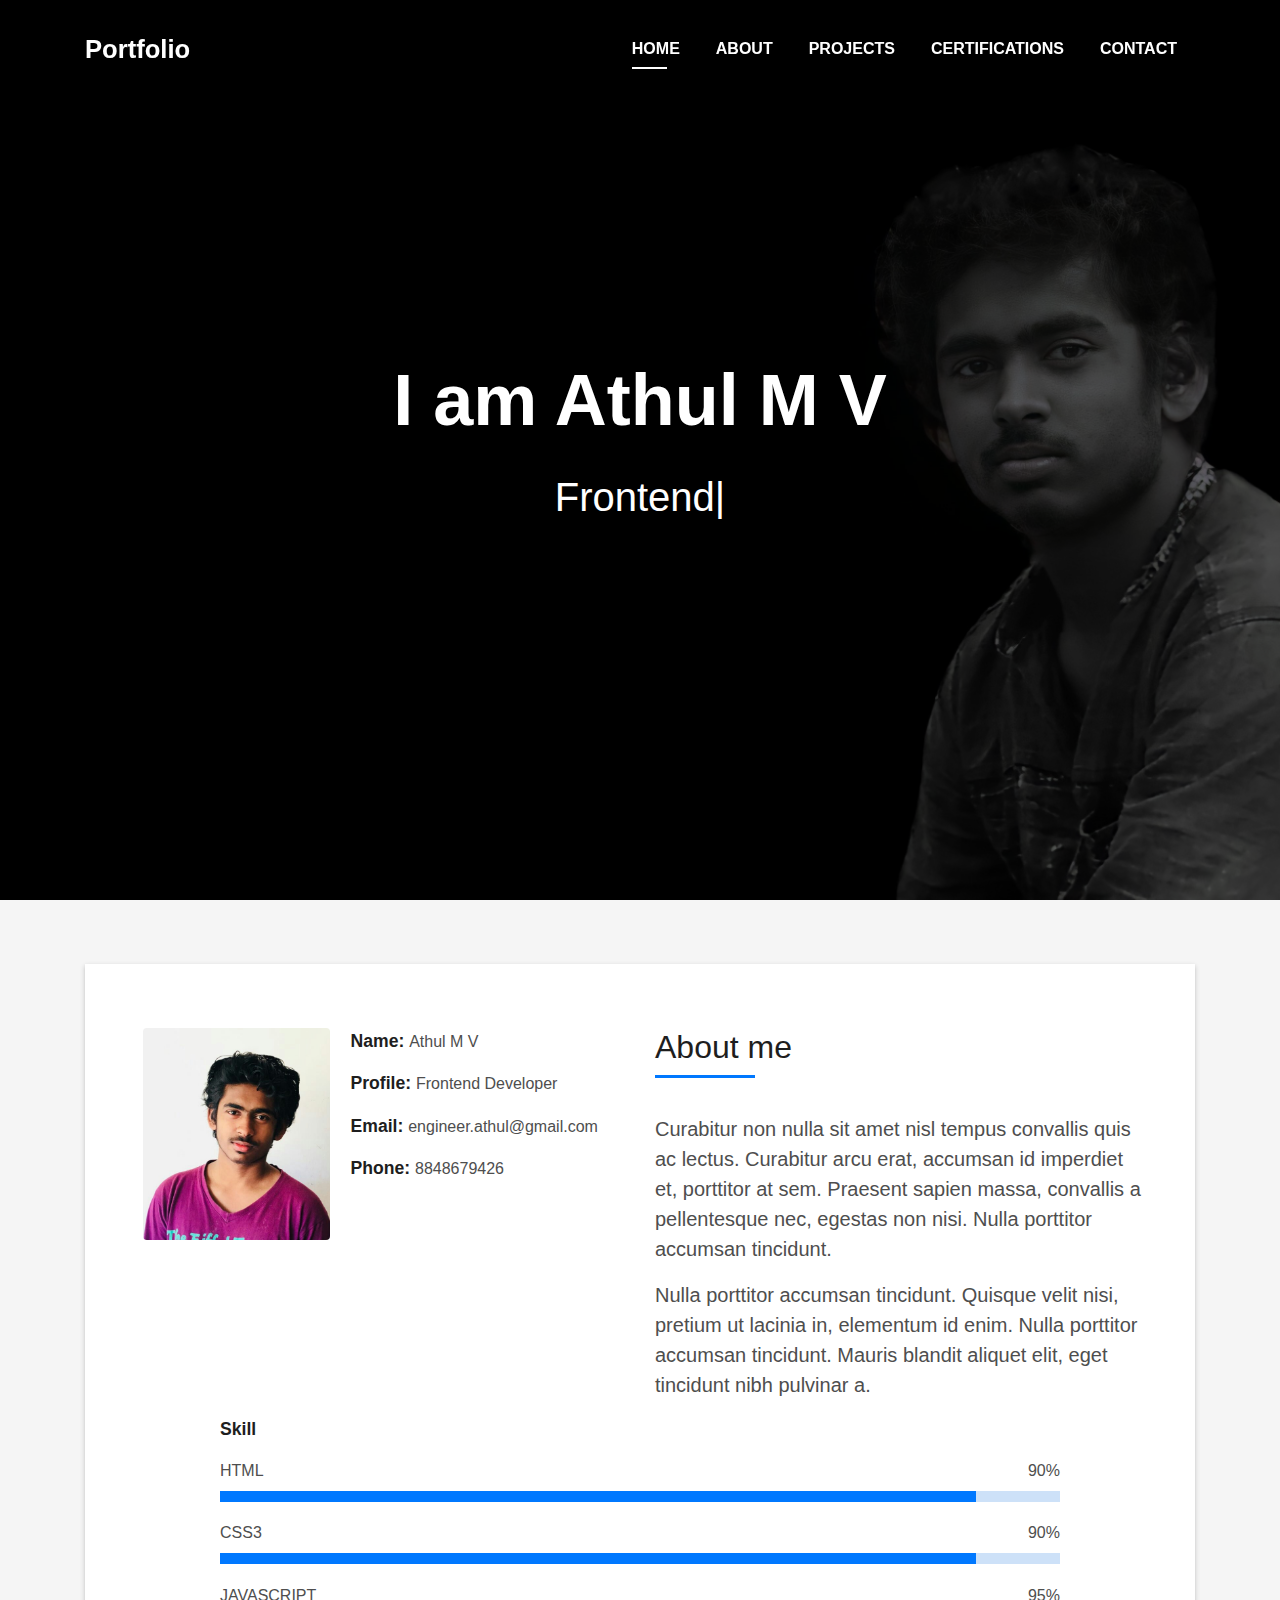
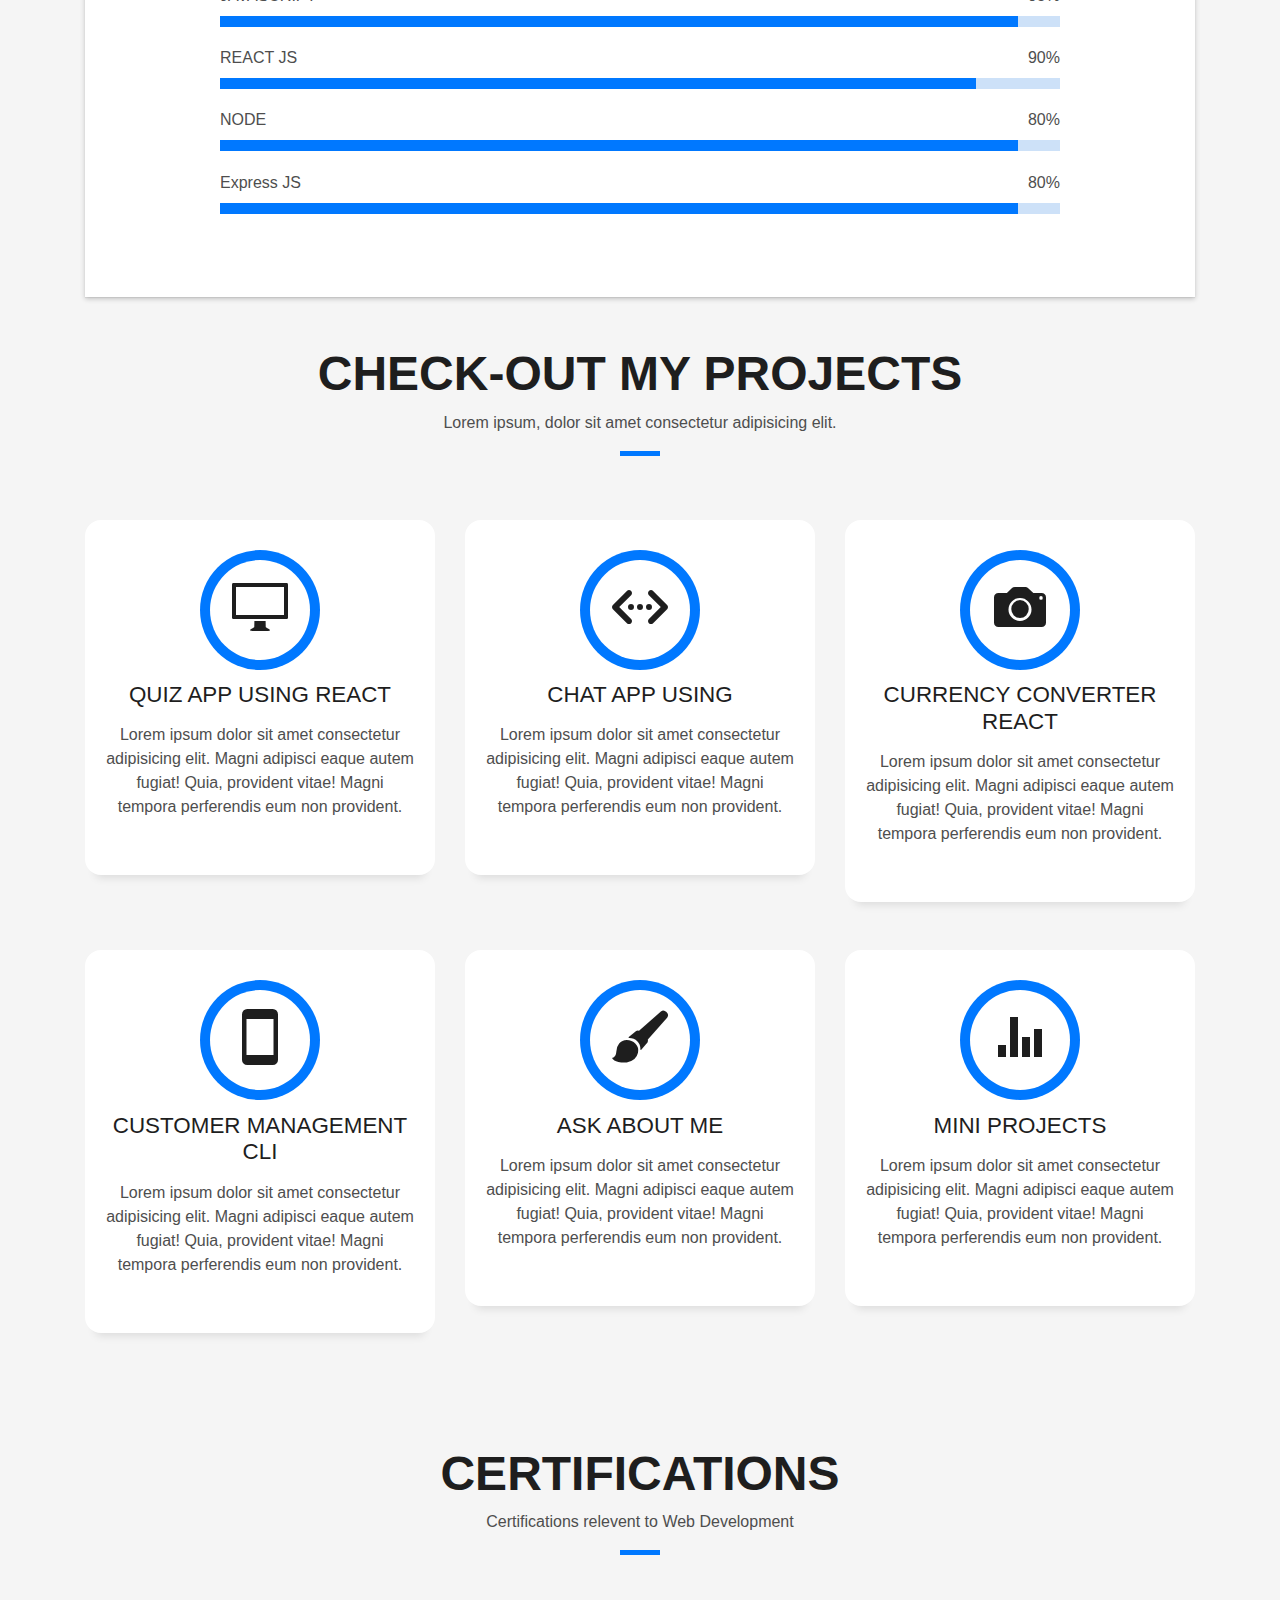
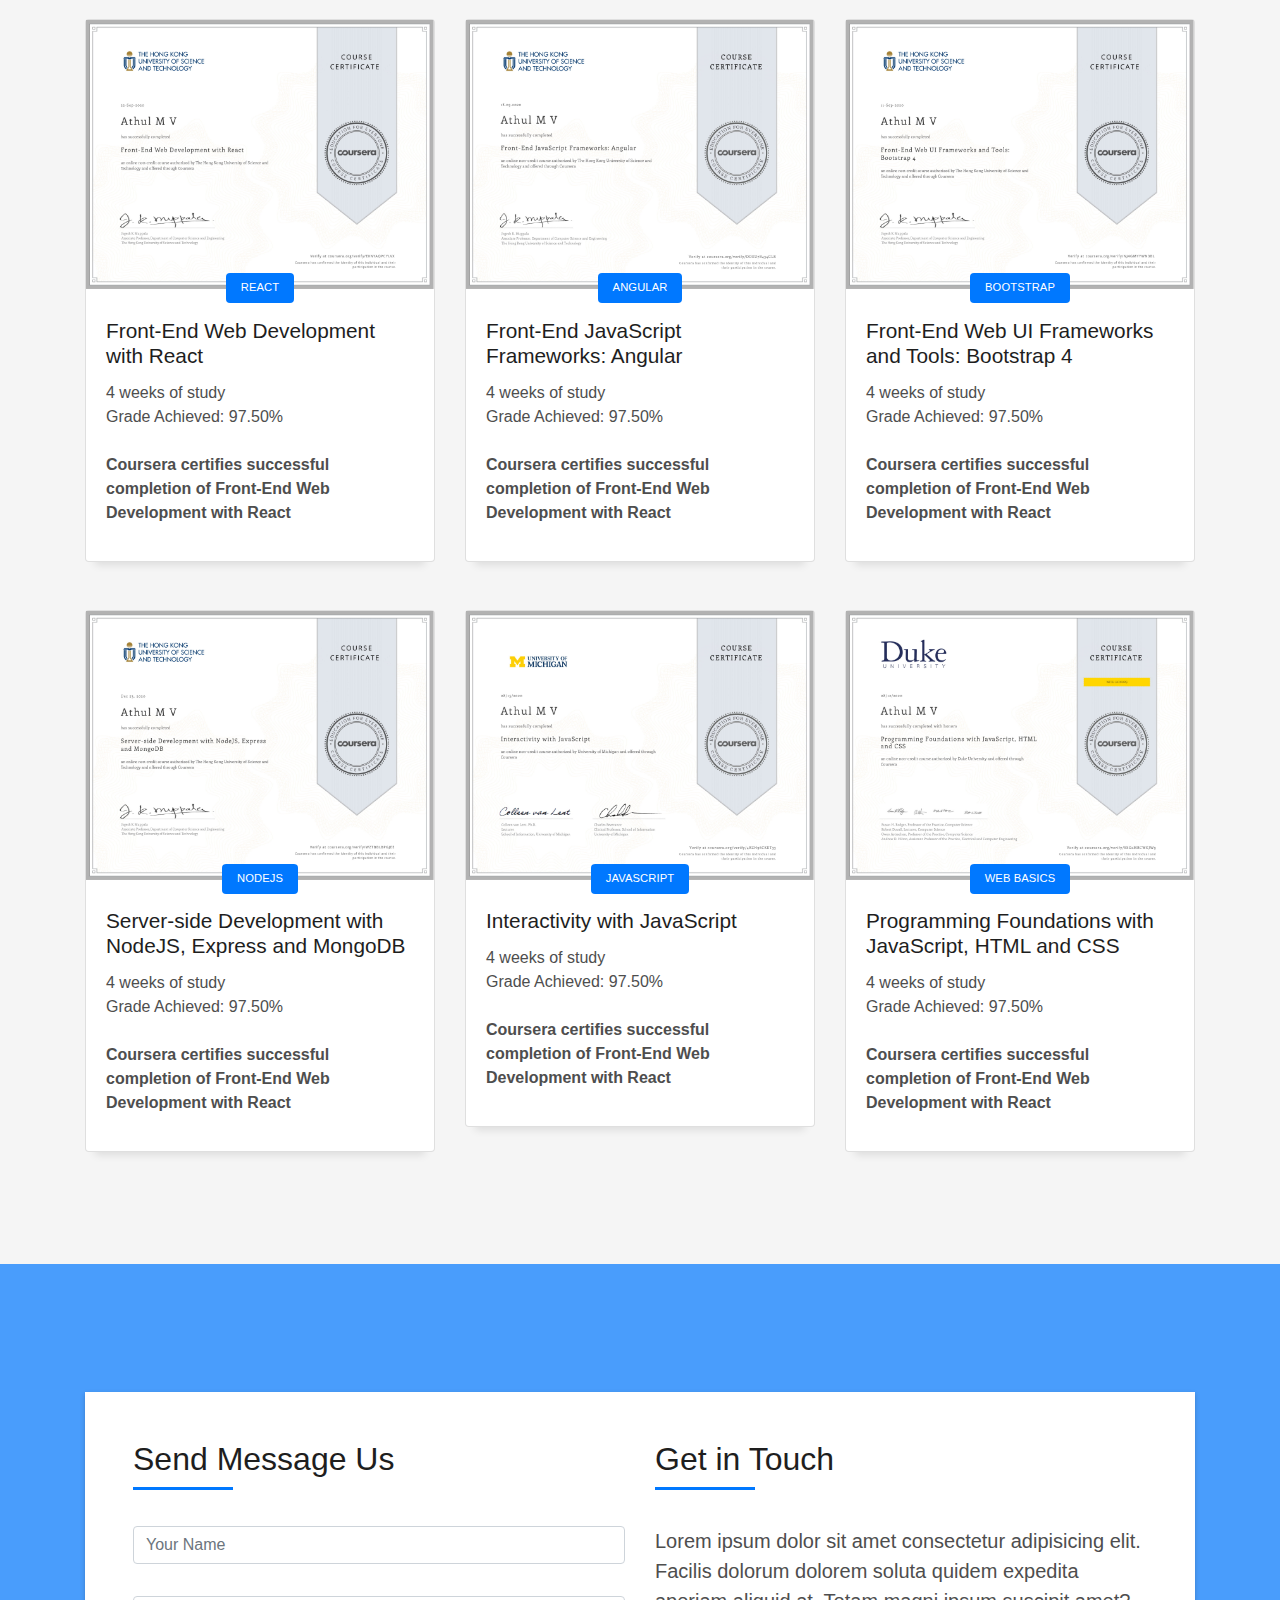
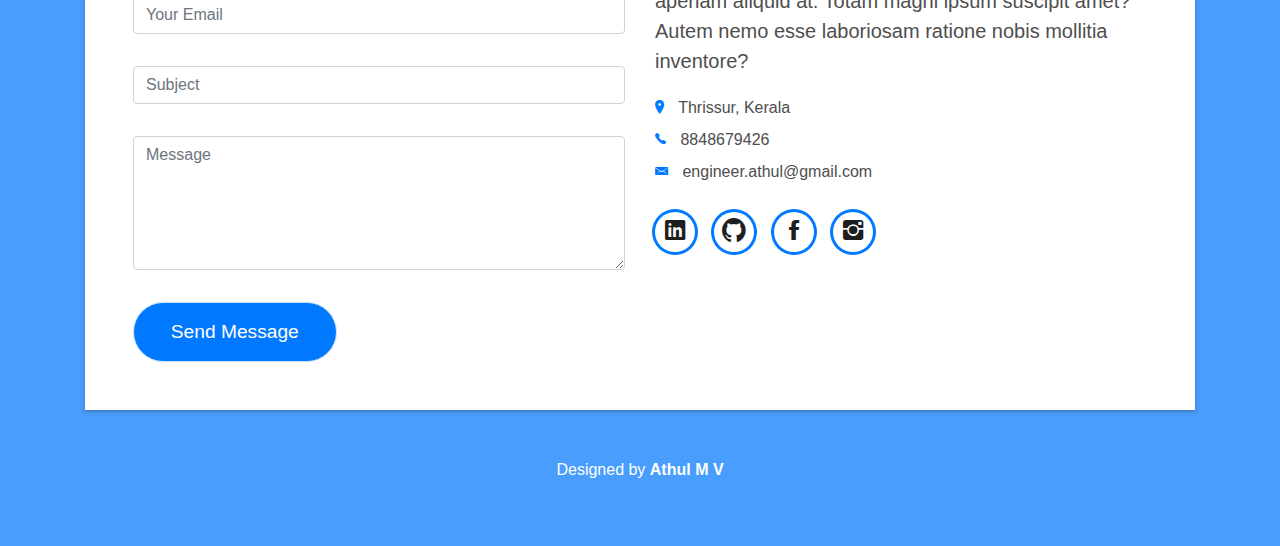
==== index.html @ db256b57 "certifications added" ====
<!DOCTYPE html>
<html lang="en">
<head>
  <meta charset="utf-8">
  <title>Athul M V</title>
  <meta content="width=device-width, initial-scale=1.0" name="viewport">
  <meta content="" name="keywords">
  <meta content="" name="description">

  

  <!-- Bootstrap CSS File -->
  <link href="lib/bootstrap/css/bootstrap.min.css" rel="stylesheet">

  <!-- Libraries CSS Files -->
  <link href="lib/font-awesome/css/font-awesome.min.css" rel="stylesheet">
  
  <link href="lib/ionicons/css/ionicons.min.css" rel="stylesheet">
  <link href="lib/owlcarousel/assets/owl.carousel.min.css" rel="stylesheet">
  <link href="lib/lightbox/css/lightbox.min.css" rel="stylesheet">

  <!-- Main Stylesheet File -->
  <link href="css/style.css" rel="stylesheet">

</head>

<body id="page-top" class="col-xs-12">

   <!--/ Nav Start /-->
   <nav class="navbar navbar-b navbar-trans navbar-expand-md fixed-top" id="mainNav">
    <div class="container">
      <a class="navbar-brand js-scroll" href="#page-top">Portfolio</a>
      <button class="navbar-toggler collapsed" type="button" data-toggle="collapse" data-target="#navbarDefault"
        aria-controls="navbarDefault" aria-expanded="false" aria-label="Toggle navigation">
        <span></span>
        <span></span>
        <span></span>
      </button>
      <div class="navbar-collapse collapse justify-content-end" id="navbarDefault">
        <ul class="navbar-nav">
          <li class="nav-item">
            <a class="nav-link js-scroll active" href="#home">Home</a>
          </li>
          <li class="nav-item">
            <a class="nav-link js-scroll" href="#about">About</a>
          </li>
          <li class="nav-item">
            <a class="nav-link js-scroll" href="#service">Projects</a>
          </li>
          
          <li class="nav-item">
            <a class="nav-link js-scroll" href="#blog">Certifications</a>
          </li>
          <li class="nav-item">
            <a class="nav-link js-scroll" href="#contact">Contact</a>
          </li>
        </ul>
      </div>
    </div>
  </nav>
  <!--/ Nav End /-->

  <!--/ Intro Skew Start /-->
  <div id="home" class="intro route bg-image" style="background-image: url(img/ece.jpg)">
    <div class="overlay-itro"></div>
    <div class="intro-content display-table">
      <div class="table-cell">
        <div class="container">
          
          <h1 class="intro-title mb-4">I am Athul M V</h1>
          <p class="intro-subtitle"><span class="text-slider-items">Frontend Developer,UI/UX Developer,Web Designer</span><strong class="text-slider"></strong></p>
          
        </div>
      </div>
    </div>
  </div>
  <!--/ Intro Skew End /-->


  <!-- About Start -->

  <section id="about" class="about-mf sect-pt4 route">
    <div class="container">
      <div class="row">
        <div class="col-sm-12">
          <div class="box-shadow-full">
            <div class="row">
              <div class="col-md-6">
                <div class="row">
                  <div class="col-sm-6 col-md-5">
                    <div class="about-img">
                      <img src="img/testimonial-2.jpg" class="img-fluid rounded b-shadow-a" alt="">
                    </div>
                  </div>
                  <div class="col-sm-6 col-md-7">
              
                    
              
                    <div class="about-info">
                      <p><span class="title-s">Name: </span> <span>Athul M V</span></p>
                      <p><span class="title-s">Profile: </span> <span>Frontend Developer</span></p>
                      <p><span class="title-s">Email: </span> <span>engineer.athul@gmail.com</span></p>
                      <p><span class="title-s">Phone: </span> <span>8848679426</span></p>
                    </div>
                  </div>
                </div>
                
              </div>
              <div class="col-md-6">
                <div class="about-me pt-4 pt-md-0">
                  <div class="title-box-2">
                    <h5 class="title-left">
                      About me
                    </h5>
                  </div>
                  <p class="lead">
                    Curabitur non nulla sit amet nisl tempus convallis quis ac lectus. Curabitur arcu erat, accumsan id
                    imperdiet et, porttitor
                    at sem. Praesent sapien massa, convallis a pellentesque nec, egestas non nisi. Nulla
                    porttitor accumsan tincidunt.
                  </p>
                  
                  <p class="lead">
                    Nulla porttitor accumsan tincidunt. Quisque velit nisi, pretium ut lacinia in, elementum id enim.
                    Nulla porttitor accumsan
                    tincidunt. Mauris blandit aliquet elit, eget tincidunt nibh pulvinar a.
                  </p>
                </div>
                
              </div>
            </div>
            <div class="row">
              <div class="skill-mf col-10 mx-auto" >
                <p class="title-s">Skill</p>
                <span>HTML</span> <span class="pull-right">90%</span>
                <div class="progress">
                  <div
                    class="progress-bar"
                    role="progressbar"
                    style="width: 90%"
                    aria-valuenow="90"
                    aria-valuemin="0"
                    aria-valuemax="100"
                  ></div>
                </div>
                <span>CSS3</span> <span class="pull-right">90%</span>
                <div class="progress">
                  <div
                    class="progress-bar"
                    role="progressbar"
                    style="width: 90%"
                    aria-valuenow="90"
                    aria-valuemin="0"
                    aria-valuemax="100"
                  ></div>
                </div>
              
                <span>JAVASCRIPT</span> <span class="pull-right">95%</span>
                <div class="progress">
                  <div
                    class="progress-bar"
                    role="progressbar"
                    style="width: 95%"
                    aria-valuenow="90"
                    aria-valuemin="0"
                    aria-valuemax="100"
                  ></div>
                </div>
                <span>REACT JS</span> <span class="pull-right">90%</span>
                <div class="progress">
                  <div
                    class="progress-bar"
                    role="progressbar"
                    style="width: 90%"
                    aria-valuenow="50"
                    aria-valuemin="0"
                    aria-valuemax="100"
                  ></div>
                </div>
              
                <span>NODE</span> <span class="pull-right">80%</span>
                <div class="progress">
                  <div
                    class="progress-bar"
                    role="progressbar"
                    style="width: 95%"
                    aria-valuenow="90"
                    aria-valuemin="0"
                    aria-valuemax="100"
                  ></div>
                </div>
              
                <span>Express JS</span> <span class="pull-right">80%</span>
                <div class="progress">
                  <div
                    class="progress-bar"
                    role="progressbar"
                    style="width: 95%"
                    aria-valuenow="90"
                    aria-valuemin="0"
                    aria-valuemax="100"
                  ></div>
                </div>
              </div>
              
            </div>
          </div>
        </div>
      </div>
    </div>
  </section>


  <!-- About End -->

  <!--/ Projects Start /-->
  <section id="service" class="services-mf route">
    <div class="container">
      <div class="row">
        <div class="col-sm-12">
          <div class="title-box text-center">
            <h3 class="title-a">
              Check-out my Projects
            </h3>
            <p class="subtitle-a">
              Lorem ipsum, dolor sit amet consectetur adipisicing elit.
            </p>
            <div class="line-mf"></div>
          </div>
        </div>
      </div>
      <div class="row">
        <div class="col-md-4">
          <div class="service-box">
            <div class="service-ico">
              <span class="ico-circle"><i class="ion-monitor"></i></span>
            </div>
            <div class="service-content">
              <h2 class="s-title">Quiz App Using React</h2>
              <p class="s-description text-center">
                Lorem ipsum dolor sit amet consectetur adipisicing elit. Magni adipisci eaque autem fugiat! Quia,
                provident vitae! Magni
                tempora perferendis eum non provident.
              </p>
            </div>
          </div>
        </div>
        <div class="col-md-4">
          <div class="service-box">
            <div class="service-ico">
              <span class="ico-circle"><i class="ion-code-working"></i></span>
            </div>
            <div class="service-content">
              <h2 class="s-title">Chat App Using </h2>
              <p class="s-description text-center">
                Lorem ipsum dolor sit amet consectetur adipisicing elit. Magni adipisci eaque autem fugiat! Quia,
                provident vitae! Magni
                tempora perferendis eum non provident.
              </p>
            </div>
          </div>
        </div>
        <div class="col-md-4">
          <div class="service-box">
            <div class="service-ico">
              <span class="ico-circle"><i class="ion-camera"></i></span>
            </div>
            <div class="service-content">
              <h2 class="s-title">Currency Converter React</h2>
              <p class="s-description text-center">
                Lorem ipsum dolor sit amet consectetur adipisicing elit. Magni adipisci eaque autem fugiat! Quia,
                provident vitae! Magni
                tempora perferendis eum non provident.
              </p>
            </div>
          </div>
        </div>
        <div class="col-md-4">
          <div class="service-box">
            <div class="service-ico">
              <span class="ico-circle"><i class="ion-android-phone-portrait"></i></span>
            </div>
            <div class="service-content">
              <h2 class="s-title">Customer Management CLI</h2>
              <p class="s-description text-center">
                Lorem ipsum dolor sit amet consectetur adipisicing elit. Magni adipisci eaque autem fugiat! Quia,
                provident vitae! Magni
                tempora perferendis eum non provident.
              </p>
            </div>
          </div>
        </div>
        <div class="col-md-4">
          <div class="service-box">
            <div class="service-ico">
              <span class="ico-circle"><i class="ion-paintbrush"></i></span>
            </div>
            <div class="service-content">
              <h2 class="s-title">Ask about Me</h2>
              <p class="s-description text-center">
                Lorem ipsum dolor sit amet consectetur adipisicing elit. Magni adipisci eaque autem fugiat! Quia,
                provident vitae! Magni
                tempora perferendis eum non provident.
              </p>
            </div>
          </div>
        </div>
        <div class="col-md-4">
          <div class="service-box">
            <div class="service-ico">
              <span class="ico-circle"><i class="ion-stats-bars"></i></span>
            </div>
            <div class="service-content">
              <h2 class="s-title">Mini Projects</h2>
              <p class="s-description text-center">
                Lorem ipsum dolor sit amet consectetur adipisicing elit. Magni adipisci eaque autem fugiat! Quia,
                provident vitae! Magni
                tempora perferendis eum non provident.
              </p>
            </div>
          </div>
        </div>
      </div>
    </div>
  </section>
  <!--/ Projects End /-->

  <!--/ Certification Start /-->
  <section id="blog" class="blog-mf sect-pt4 route">
    <div class="container">
      <div class="row">
        <div class="col-sm-12">
          <div class="title-box text-center">
            <h3 class="title-a">
              Certifications
            </h3>
            <p class="subtitle-a">
              Certifications relevent to Web Development
            </p>
            <div class="line-mf"></div>
          </div>
        </div>
      </div>
      <div class="row">
        <div class="col-md-4">
          <div class="card card-blog">
            <div class="card-img">
              <a href="https://www.coursera.org/account/accomplishments/certificate/EKNYAQPCYLVX"></a><img src="img/react.jpg" alt="" class="img-fluid"></a>
            </div>
            <div class="card-body">
              <div class="card-category-box">
                <div class="card-category">
                  <h6 class="category">React</h6>
                </div>
              </div>
              <h3 class="card-title"><a href="https://www.coursera.org/account/accomplishments/certificate/EKNYAQPCYLVX">Front-End Web Development with React</a></h3>
              <p class="card-description">
                4 weeks of study
                <br>

                Grade Achieved: 97.50%
                <br><br>
                <b>Coursera certifies successful completion of Front-End Web Development with React
                </b>
              </p>
            </div>
            
          </div>
        </div>
        <div class="col-md-4">
          <div class="card card-blog">
            <div class="card-img">
              <a href="https://www.coursera.org/account/accomplishments/certificate/DDEU7B434GLR"><img src="img/angular.jpg" alt="" class="img-fluid"></a>
            </div>
            <div class="card-body">
              <div class="card-category-box">
                <div class="card-category">
                  <h6 class="category">Angular</h6>
                </div>
              </div>
              <h3 class="card-title"><a href="https://www.coursera.org/account/accomplishments/certificate/DDEU7B434GLR">Front-End JavaScript Frameworks: Angular</a></h3>
              <p class="card-description">
                4 weeks of study
                <br>

                Grade Achieved: 97.50%
                <br><br>
                <b>Coursera certifies successful completion of Front-End Web Development with React
                </b>
              </p>
            </div>
            
          </div>
        </div>
        <div class="col-md-4">
          <div class="card card-blog">
            <div class="card-img">
              <a href="https://www.coursera.org/account/accomplishments/certificate/NJ4GMYYWN3BL"><img src="img/bootstrap.jpg" alt="" class="img-fluid"></a>
            </div>
            <div class="card-body">
              <div class="card-category-box">
                <div class="card-category">
                  <h6 class="category">Bootstrap</h6>
                </div>
              </div>
              <h3 class="card-title"><a href="https://www.coursera.org/account/accomplishments/certificate/NJ4GMYYWN3BL">Front-End Web UI Frameworks and Tools: Bootstrap 4</a></h3>
              <p class="card-description">
                4 weeks of study
                <br>

                Grade Achieved: 97.50%
                <br><br>
                <b>Coursera certifies successful completion of Front-End Web Development with React
                </b>
              </p>
            </div>
            
          </div>
        </div>

        <div class="col-md-4">
          <div class="card card-blog">
            <div class="card-img">
              <a href="https://www.coursera.org/account/accomplishments/certificate/WZTBBLBPGJEE"><img src="img/node.jpg" alt="" class="img-fluid"></a>
            </div>
            <div class="card-body">
              <div class="card-category-box">
                <div class="card-category">
                  <h6 class="category">NodeJS</h6>
                </div>
              </div>
              <h3 class="card-title"><a href="https://www.coursera.org/account/accomplishments/certificate/WZTBBLBPGJEE">Server-side Development with NodeJS, Express and MongoDB</a></h3>
              <p class="card-description">
                4 weeks of study
                <br>

                Grade Achieved: 97.50%
                <br><br>
                <b>Coursera certifies successful completion of Front-End Web Development with React
                </b>
              </p>
            </div>
            
          </div>
        </div>

        <div class="col-md-4">
          <div class="card card-blog">
            <div class="card-img">
              <a href="https://www.coursera.org/account/accomplishments/certificate/4BZH96CKET33"><img src="img/js.jpg" alt="" class="img-fluid"></a>
            </div>
            <div class="card-body">
              <div class="card-category-box">
                <div class="card-category">
                  <h6 class="category">JavaScript</h6>
                </div>
              </div>
              <h3 class="card-title"><a href="https://www.coursera.org/account/accomplishments/certificate/4BZH96CKET33">Interactivity with JavaScript</a></h3>
              <p class="card-description">
                4 weeks of study
                <br>

                Grade Achieved: 97.50%
                <br><br>
                <b>Coursera certifies successful completion of Front-End Web Development with React
                </b>
              </p>
            </div>
            
          </div>
        </div>

        <div class="col-md-4">
          <div class="card card-blog">
            <div class="card-img">
              <a href="https://www.coursera.org/account/accomplishments/certificate/SSG2MBCWKJW9"><img src="img/programming.jpg" alt="" class="img-fluid"></a>
            </div>
            <div class="card-body">
              <div class="card-category-box">
                <div class="card-category">
                  <h6 class="category">Web Basics</h6>
                </div>
              </div>
              <h3 class="card-title"><a href="https://www.coursera.org/account/accomplishments/certificate/SSG2MBCWKJW9">Programming Foundations with JavaScript, HTML and CSS</a></h3>
              <p class="card-description">
                4 weeks of study
                <br>

                Grade Achieved: 97.50%
                <br><br>
                <b>Coursera certifies successful completion of Front-End Web Development with React
                </b>
              </p>
            </div>
            
          </div>
        </div>
      </div>
    </div>
  </section>
  <!--/ Section Blog End /-->

  <!--/ Section Contact-Footer Star /-->
  <section class="paralax-mf footer-paralax bg-image sect-mt4 route" >
    <div class="overlay-mf"></div>
    <div class="container">
      <div class="row">
        <div class="col-sm-12">
          <div class="contact-mf">
            <div id="contact" class="box-shadow-full">
              <div class="row">
                <div class="col-md-6">
                  <div class="title-box-2">
                    <h5 class="title-left">
                      Send Message Us
                    </h5>
                  </div>
                  <div>
                      <form action="" method="post" role="form" class="contactForm">
                      <div id="sendmessage">Your message has been sent. Thank you!</div>
                      <div id="errormessage"></div>
                      <div class="row">
                        <div class="col-md-12 mb-3">
                          <div class="form-group">
                            <input type="text" name="name" class="form-control" id="name" placeholder="Your Name" data-rule="minlen:4" data-msg="Please enter at least 4 chars" />
                            <div class="validation"></div>
                          </div>
                        </div>
                        <div class="col-md-12 mb-3">
                          <div class="form-group">
                            <input type="email" class="form-control" name="email" id="email" placeholder="Your Email" data-rule="email" data-msg="Please enter a valid email" />
                            <div class="validation"></div>
                          </div>
                        </div>
                        <div class="col-md-12 mb-3">
                            <div class="form-group">
                              <input type="text" class="form-control" name="subject" id="subject" placeholder="Subject" data-rule="minlen:4" data-msg="Please enter at least 8 chars of subject" />
                              <div class="validation"></div>
                            </div>
                        </div>
                        <div class="col-md-12 mb-3">
                          <div class="form-group">
                            <textarea class="form-control" name="message" rows="5" data-rule="required" data-msg="Please write something for us" placeholder="Message"></textarea>
                            <div class="validation"></div>
                          </div>
                        </div>
                        <div class="col-md-12">
                          <button type="submit" class="button button-a button-big button-rouded">Send Message</button>
                        </div>
                      </div>
                    </form>
                  </div>
                </div>
                <div class="col-md-6">
                  <div class="title-box-2 pt-4 pt-md-0">
                    <h5 class="title-left">
                      Get in Touch
                    </h5>
                  </div>
                  <div class="more-info">
                    <p class="lead">
                      Lorem ipsum dolor sit amet consectetur adipisicing elit. Facilis dolorum dolorem soluta quidem
                      expedita aperiam aliquid at.
                      Totam magni ipsum suscipit amet? Autem nemo esse laboriosam ratione nobis
                      mollitia inventore?
                    </p>
                    <ul class="list-ico">
                      <li><span class="ion-ios-location"></span> Thrissur, Kerala</li>
                      <li><span class="ion-ios-telephone"></span> 8848679426</li>
                      <li><span class="ion-email"></span> engineer.athul@gmail.com</li>
                    </ul>
                  </div>
                  <div class="socials">
                    <ul>
                      <li><a href="https://www.linkedin.com/in/engineer-athul/"><span class="ico-circle"><i class="ion-social-linkedin"></i></span></a></li>
                      <li><a href="https://github.com/engineer-athul"><span class="ico-circle"><i class="ion-social-github"></i></span></a></li>
                      <li><a href="https://www.facebook.com/engineer.athul"><span class="ico-circle"><i class="ion-social-facebook"></i></span></a></li>
                      <li><a href="https://www.instagram.com/engineer_athul/"><span class="ico-circle"><i class="ion-social-instagram"></i></span></a></li>
                      
                      
                    </ul>
                  </div>
                </div>
              </div>
            </div>
          </div>
        </div>
      </div>
    </div>
    <footer>
      <div class="container">
        <div class="row">
          <div class="col-sm-12">
            <div class="copyright-box">
              
              <div class="credits">
                
                Designed by <a href="https://bootstrapmade.com/"><b>Athul M V</b></a>
              </div>
            </div>
          </div>
        </div>
      </div>
    </footer>
  </section>
  <!--/ Section Contact-footer End /-->

  <a href="#" class="back-to-top"><i class="fa fa-chevron-up"></i></a>
  <div id="preloader"></div>

  <!-- JavaScript Libraries -->
  <script src="lib/jquery/jquery.min.js"></script>
  <script src="lib/jquery/jquery-migrate.min.js"></script>
  <script src="lib/popper/popper.min.js"></script>
  <script src="lib/bootstrap/js/bootstrap.min.js"></script>
  <script src="lib/easing/easing.min.js"></script>
  <script src="lib/counterup/jquery.waypoints.min.js"></script>
  <script src="lib/counterup/jquery.counterup.js"></script>
  <script src="lib/owlcarousel/owl.carousel.min.js"></script>
  <script src="lib/lightbox/js/lightbox.min.js"></script>
  <script src="lib/typed/typed.min.js"></script>
  <!-- Contact Form JavaScript File -->
  <script src="contactform/contactform.js"></script>

  <!-- Template Main Javascript File -->
  <script src="js/main.js"></script>

</body>
</html>
---- css/style.css ----
body {
  background-color: #f5f5f5;
  color: #4e4e4e;
}

h1,
h2,
h3,
h4,
h5,
h6 {
  color: #1e1e1e;
}



a {
  color: #1e1e1e;
  transition: all 0.5s ease-in-out;
}

a:hover {
  color: #0078ff;
  text-decoration: none;
  transition: all 0.5s ease-in-out;
}

.p-r {
  position: relative;
}

.color-a {
  color: #0078ff;
}

.color-d {
  color: #f5f5f5;
}

.color-text-a {
  color: #4e4e4e;
}

.box-shadow,
.paralax-mf,
.service-box,
.work-box,
.card-blog {
  box-shadow: 0 13px 8px -10px rgba(0, 0, 0, 0.1);
}

.box-shadow-a,
.button:hover {
  box-shadow: 0 0 0 4px #cde1f8;
}

.display-5 {
  font-size: 2.5rem;
  font-weight: 300;
  line-height: 1.1;
}

.display-6 {
  font-size: 2rem;
  font-weight: 300;
  line-height: 1.1;
}

.avatar {
  width: 32px;
  height: 32px;
  margin-right: 4px;
  overflow: hidden;
}

.bg-image {
  background-repeat: no-repeat;
  background-attachment: fixed;
  background-size: cover;
  background-position: right bottom;
}

.overlay-mf {
  background-color: #0078ff;
}

.overlay-mf {
  position: absolute;
  top: 0;
  left: 0px;
  padding: 0;
  height: 100%;
  width: 100%;
  opacity: .7;
}

.paralax-mf {
  position: relative;
  padding: 8rem 0;
}

.display-table {
  width: 100%;
  height: 100%;
  display: table;
}

.table-cell {
  display: table-cell;
  vertical-align: middle;
}

/*--/ Sections /--*/

.sect-4 {
  padding: 4rem 0;
}

.sect-pt4 {
  padding-top: 4rem;
}

.sect-mt4 {
  margin-top: 4rem;
}

/*--/ Title s /--*/

.title-s {
  font-weight: 600;
  color: #1e1e1e;
  font-size: 1.1rem;
}

/*--/ Title A /--*/

.title-box {
  margin-bottom: 4rem;
}

.title-a {
  font-size: 3rem;
  font-weight: bold;
  text-transform: uppercase;
}

.subtitle-a {
  color: #4e4e4e;
}

.line-mf {
  width: 40px;
  height: 5px;
  background-color: #0078ff;
  margin: 0 auto;
}

/*--/ Title Left /--*/

.title-box-2 {
  margin-bottom: 3rem;
}

.title-left {
  font-size: 2rem;
  position: relative;
}

.title-left:before {
  content: '';
  position: absolute;
  height: 3px;
  background-color: #0078ff;
  width: 100px;
  bottom: -12px;
}

/*------/ Box /------*/

.box-pl2 {
  padding-left: 2rem;
}

.box-shadow-full {
  padding: 3rem 1.25rem;
  position: relative;
  background-color: #fff;
  margin-bottom: 3rem;
  z-index: 2;
  box-shadow: 0 1px 1px 0 rgba(0, 0, 0, 0.06), 0 2px 5px 0 rgba(0, 0, 0, 0.2);
}

/*------/ Socials /------*/

.socials {
  padding: 1.5rem 0;
}

.socials ul li {
  display: inline-block;
}

.socials .ico-circle {
  height: 40px;
  width: 40px;
  font-size: 1.7rem;
  border-radius: 50%;
  line-height: 1.4;
  margin: 0 15px 0 0;
  box-shadow: 0 0 0 3px #0078ff;
  transition: all 500ms ease;
}

.socials .ico-circle:hover {
  background-color: #0078ff;
  color: #fff;
  box-shadow: 0 0 0 3px #cde1f8;
  transition: all 500ms ease;
}

/*------/ Ul resect /------*/

.ul-resect,
.socials ul,
.list-ico,
.blog-wrapper .post-meta ul,
.box-comments .list-comments,
.widget-sidebar .list-sidebar,
.widget-tags ul {
  list-style: none;
  padding-left: 0;
  margin-bottom: 0;
}

.list-ico {
  line-height: 2;
}

.list-ico span {
  color: #0078ff;
  margin-right: 10px;
}

/*------/ Ico Circle /------*/

.ico-circle {
  height: 100px;
  width: 100px;
  font-size: 2rem;
  border-radius: 50%;
  line-height: 1.55;
  margin: 0 auto;
  text-align: center;
  box-shadow: 0 0 0 10px #0078ff;
  display: block;
}

/*------/ Owl Carousel /------*/

.owl-theme .owl-dots {
  text-align: center;
  margin-top: 18px;
}

.owl-theme .owl-dots .owl-dot {
  display: inline-block;
}

.owl-theme .owl-dots .owl-dot span {
  width: 18px;
  height: 7px;
  margin: 5px 5px;
  background: #cde1f8;
  border: 0px solid #cde1f8;
  display: block;
  transition: all 0.6s ease-in-out;
  cursor: pointer;
}

.owl-theme .owl-dots .owl-dot:hover span {
  background-color: #cde1f8;
}

.owl-theme .owl-dots .owl-dot.active span {
  background-color: #1B1B1B;
  width: 25px;
}

/*--/ Scrolltop s /--*/

.scrolltop-mf {
  position: relative;
  display: none;
}

.scrolltop-mf span {
  z-index: 999;
  position: fixed;
  width: 42px;
  height: 42px;
  background-color: #0078ff;
  opacity: .7;
  font-size: 1.6rem;
  line-height: 1.5;
  text-align: center;
  color: #fff;
  top: auto;
  left: auto;
  right: 30px;
  bottom: 50px;
  cursor: pointer;
  border-radius: 50%;
}

/* Back to top button */

.back-to-top {
  position: fixed;
  display: none;
  background: #0078ff;
  color: #fff;
  width: 44px;
  height: 44px;
  text-align: center;
  line-height: 1;
  font-size: 16px;
  border-radius: 50%;
  right: 15px;
  bottom: 15px;
  transition: background 0.5s;
  z-index: 11;
}

.back-to-top i {
  padding-top: 12px;
  color: #fff;
}

/* Prelaoder */

#preloader {
  position: fixed;
  top: 0;
  left: 0;
  right: 0;
  bottom: 0;
  z-index: 9999;
  overflow: hidden;
  background: #fff;
}

#preloader:before {
  content: "";
  position: fixed;
  top: calc(50% - 30px);
  left: calc(50% - 30px);
  border: 6px solid #f2f2f2;
  border-top: 6px solid #0078ff;
  border-radius: 50%;
  width: 60px;
  height: 60px;
  -webkit-animation: animate-preloader 1s linear infinite;
  animation: animate-preloader 1s linear infinite;
}

@-webkit-keyframes animate-preloader {
  0% {
    -webkit-transform: rotate(0deg);
    transform: rotate(0deg);
  }

  100% {
    -webkit-transform: rotate(360deg);
    transform: rotate(360deg);
  }
}

@keyframes animate-preloader {
  0% {
    -webkit-transform: rotate(0deg);
    transform: rotate(0deg);
  }

  100% {
    -webkit-transform: rotate(360deg);
    transform: rotate(360deg);
  }
}

/*======================================
//--//-->   NAVBAR
======================================*/

.navbar-b {
  transition: all .5s ease-in-out;
  background-color: transparent;
  padding-top: 1.563rem;
  padding-bottom: 1.563rem;
}

.navbar-b.navbar-reduce {
  box-shadow: 0px 6px 9px 0px rgba(0, 0, 0, 0.06);
}

.navbar-b.navbar-trans .nav-item,
.navbar-b.navbar-reduce .nav-item {
  position: relative;
  padding-right: 10px;
  padding-left: 0;
}

.navbar-b.navbar-trans .nav-link,
.navbar-b.navbar-reduce .nav-link {
  color: #fff;
  text-transform: uppercase;
  font-weight: 600;
}

.navbar-b.navbar-trans .nav-link:before,
.navbar-b.navbar-reduce .nav-link:before {
  content: '';
  position: absolute;
  margin-left: 0px;
  width: 0%;
  bottom: 0;
  left: 0;
  height: 2px;
  transition: all 500ms ease;
}

.navbar-b.navbar-trans .nav-link:hover,
.navbar-b.navbar-reduce .nav-link:hover {
  color: #1B1B1B;
}

.navbar-b.navbar-trans .nav-link:hover:before,
.navbar-b.navbar-reduce .nav-link:hover:before {
  width: 35px;
}

.navbar-b.navbar-trans .show > .nav-link:before,
.navbar-b.navbar-trans .active > .nav-link:before,
.navbar-b.navbar-trans .nav-link.show:before,
.navbar-b.navbar-trans .nav-link.active:before,
.navbar-b.navbar-reduce .show > .nav-link:before,
.navbar-b.navbar-reduce .active > .nav-link:before,
.navbar-b.navbar-reduce .nav-link.show:before,
.navbar-b.navbar-reduce .nav-link.active:before {
  width: 35px;
}

.navbar-b.navbar-trans .nav-link:before {
  background-color: #fff;
}

.navbar-b.navbar-trans .nav-link:hover {
  color: #fff;
}

.navbar-b.navbar-trans .show > .nav-link,
.navbar-b.navbar-trans .active > .nav-link,
.navbar-b.navbar-trans .nav-link.show,
.navbar-b.navbar-trans .nav-link.active {
  color: #fff;
}

.navbar-b.navbar-reduce {
  transition: all .5s ease-in-out;
  background-color: #fff;
  padding-top: 15px;
  padding-bottom: 15px;
}

.navbar-b.navbar-reduce .nav-link {
  color: #0078ff;
}

.navbar-b.navbar-reduce .nav-link:before {
  background-color: #0078ff;
}

.navbar-b.navbar-reduce .nav-link:hover {
  color: #0078ff;
}

.navbar-b.navbar-reduce .show > .nav-link,
.navbar-b.navbar-reduce .active > .nav-link,
.navbar-b.navbar-reduce .nav-link.show,
.navbar-b.navbar-reduce .nav-link.active {
  color: #0078ff;
}

.navbar-b.navbar-reduce .navbar-brand {
  color: #0078ff;
}

.navbar-b.navbar-reduce .navbar-toggler span {
  background-color: #1B1B1B;
}

.navbar-b .navbar-brand {
  color: #fff;
  font-size: 1.6rem;
  font-weight: 600;
}

.navbar-b .navbar-nav .dropdown-item.show .dropdown-menu,
.navbar-b .dropdown.show .dropdown-menu,
.navbar-b .dropdown-btn.show .dropdown-menu {
  -webkit-transform: translate3d(0px, 0px, 0px);
  transform: translate3d(0px, 0px, 0px);
  visibility: visible !important;
}

.navbar-b .dropdown-menu {
  margin: 1.12rem 0 0;
  border-radius: 0;
}

.navbar-b .dropdown-menu .dropdown-item {
  padding: .7rem 1.7rem;
  transition: all 500ms ease;
}

.navbar-b .dropdown-menu .dropdown-item:hover {
  background-color: #0078ff;
  color: #fff;
  transition: all 500ms ease;
}

.navbar-b .dropdown-menu .dropdown-item.active {
  background-color: #0078ff;
}

/*--/ Hamburger Navbar /--*/

.navbar-toggler {
  position: relative;
}

.navbar-toggler:focus,
.navbar-toggler:active {
  outline: 0;
}

.navbar-toggler span {
  display: block;
  background-color: #fff;
  height: 3px;
  width: 25px;
  margin-top: 4px;
  margin-bottom: 4px;
  -webkit-transform: rotate(0deg);
  transform: rotate(0deg);
  left: 0;
  opacity: 1;
}

.navbar-toggler span:nth-child(1),
.navbar-toggler span:nth-child(3) {
  transition: -webkit-transform .35s ease-in-out;
  transition: transform .35s ease-in-out;
  transition: transform .35s ease-in-out, -webkit-transform .35s ease-in-out;
}

.navbar-toggler:not(.collapsed) span:nth-child(1) {
  position: absolute;
  left: 12px;
  top: 10px;
  -webkit-transform: rotate(135deg);
  transform: rotate(135deg);
  opacity: 0.9;
}

.navbar-toggler:not(.collapsed) span:nth-child(2) {
  height: 12px;
  visibility: hidden;
  background-color: transparent;
}

.navbar-toggler:not(.collapsed) span:nth-child(3) {
  position: absolute;
  left: 12px;
  top: 10px;
  -webkit-transform: rotate(-135deg);
  transform: rotate(-135deg);
  opacity: 0.9;
}

/*======================================
//--//-->   INTRO
======================================*/

.intro {
  height: 100vh;
  position: relative;
  color: #fff;
}

.intro .intro-content {
  text-align: center;
  position: absolute;
}

.intro .overlay-itro {
  background-color: rgba(0, 0, 0, 0.6);
  position: absolute;
  top: 0;
  left: 0px;
  padding: 0;
  height: 100%;
  width: 100%;
  opacity: .9;
}

.intro .intro-title {
  color: #fff;
  font-weight: 600;
  font-size: 3rem;
}

.intro .intro-subtitle {
  font-size: 1.5rem;
  font-weight: 300;
}

.intro .text-slider-items {
  display: none;
}

.intro-single {
  height: 350px;
}

.intro-single .intro-content {
  margin-top: 30px;
}

.intro-single .intro-title {
  text-transform: uppercase;
  font-size: 3rem;
}

.intro-single .breadcrumb {
  background-color: transparent;
  color: #0078ff;
}

.intro-single .breadcrumb .breadcrumb-item:before {
  color: #cde1f8;
}

.intro-single .breadcrumb .breadcrumb-item.active {
  color: #cde1f8;
}

.intro-single .breadcrumb a {
  color: #fff;
}

/*======================================
//--//-->   ABOUT
======================================*/

.about-mf .box-shadow-full {
  padding-top: 4rem;
  padding-bottom: 4rem;
}

.about-mf .about-img {
  margin-bottom: 2rem;
}

.about-mf .about-img img {
  margin-left: 10px;
}

.skill-mf span {
  color: #4e4e4e;
}

.skill-mf .progress {
  background-color: #cde1f8;
  margin: .5rem 0 1.2rem 0;
  border-radius: 0;
  height: .7rem;
}

.skill-mf .progress .progress-bar {
  height: .7rem;
  background-color: #0078ff;
}

/*======================================
//--//-->   SERVICES
======================================*/

.service-box {
  background-color: #fff;
  padding: 2.5rem 1.3rem;
  border-radius: 1rem;
  margin-bottom: 3rem;
}

.service-box:hover .ico-circle {
  transition: all 500ms ease;
  color: #fff;
  background-color: #0078ff;
  box-shadow: 0 0 0 10px #cde1f8;
}

.service-box .service-ico {
  margin-bottom: 1rem;
  color: #1e1e1e;
}

.service-box .ico-circle {
  transition: all 500ms ease;
  font-size: 4rem;
}

.service-box .s-title {
  font-size: 1.4rem;
  text-transform: uppercase;
  text-align: center;
  padding: .4rem 0;
}

.service-box .s-description {
  color: #4e4e4e;
}

/*======================================
//--//-->   COUNTER
======================================*/

.counter-box {
  color: #fff;
  text-align: center;
}

.counter-ico {
  margin-bottom: 1rem;
}

.counter-ico .ico-circle {
  height: 60px;
  width: 60px;
  line-height: 1.8;
  box-shadow: 0 0 0 10px #cde1f8;
}

.counter-num .counter {
  font-size: 2rem;
  margin-bottom: 0;
}

/*======================================
//--//-->   PORTFOLIO
======================================*/

.work-box {
  margin-bottom: 3rem;
  -webkit-backface-visibility: hidden;
  backface-visibility: hidden;
  background-color: #fff;
}

.work-box:hover img {
  -webkit-transform: scale(1.3);
  transform: scale(1.3);
}

.work-img {
  display: block;
  overflow: hidden;
}

.work-img img {
  transition: all 1s;
}

.work-content {
  padding: 2rem 3% 1rem 4%;
}

.work-content .w-more {
  color: #4e4e4e;
  font-size: .8rem;
}

.work-content .w-more .w-ctegory {
  color: #0078ff;
}

.work-content .w-like {
  font-size: 2.5rem;
  color: #0078ff;
  float: right;
}

.work-content .w-like a {
  color: #0078ff;
}

.work-content .w-like .num-like {
  font-size: .7rem;
}

.w-title {
  font-size: 1.2rem;
}

/*======================================
//--//-->   TESTIMONIALS
======================================*/

.testimonials .owl-carousel .owl-item img {
  width: auto;
}

.testimonial-box {
  color: #fff;
  text-align: center;
}

.testimonial-box .author-test {
  margin-top: 1rem;
}

.testimonial-box .author-test img {
  margin: 0 auto;
}

.testimonial-box .author {
  color: #fff;
  text-transform: uppercase;
  font-weight: 600;
  margin: 1rem 0;
  display: block;
  font-size: 1.4rem;
}

.testimonial-box .comit {
  font-size: 2rem;
  color: #0078ff;
  background-color: #fff;
  width: 52px;
  height: 52px;
  display: block;
  margin: 0 auto;
  border-radius: 50%;
  line-height: 1.6;
}

/*======================================
//--//-->   BLOG
======================================*/

.card-blog .card-body {
  position: relative;
}

.card-blog .card-category-box {
  position: absolute;
  text-align: center;
  top: -16px;
  left: 15px;
  right: 15px;
  line-height: 25px;
  overflow: hidden;
}

.card-blog .card-category {
  display: inline-block;
  color: #fff;
  padding: 0 15px 5px;
  overflow: hidden;
  background-color: #0078ff;
  border-radius: 4px;
}

.card-blog .card-category .category {
  color: #fff;
  display: inline-block;
  text-transform: uppercase;
  font-size: .7rem;
  letter-spacing: .1px;
  margin-bottom: 0;
}

.card-blog .card-title {
  font-size: 1.3rem;
  margin-top: .6rem;
}

.card-blog .card-description {
  color: #4e4e4e;
}

.card-blog .post-author {
  display: inline-block;
}

/*======================================
//--//-->   BLOG-SINGLE
======================================*/

.post-box,
.form-comments,
.box-comments,
.widget-sidebar {
  padding: 2rem;
  background-color: #fff;
  margin-bottom: 3rem;
}

.blog-wrapper .article-title {
  font-size: 1.5rem;
}

.blog-wrapper .post-meta {
  margin: 1rem 0;
}

.blog-wrapper .post-meta ul {
  border-left: 4px solid #0078ff;
  margin-top: 1rem;
}

.blog-wrapper .post-meta ul li {
  display: inline-block;
  margin-left: 15px;
}

.blog-wrapper .post-meta ul a {
  color: #0078ff;
}

.blog-wrapper .post-meta ul span {
  color: #1e1e1e;
}

.blog-wrapper .blockquote {
  border-left: 4px solid #0078ff;
  padding: 18px;
  font-style: italic;
}

/*------/ Comments /------*/

.box-comments .list-comments li {
  padding-bottom: 40px;
}

.box-comments .list-comments .comment-avatar {
  display: table-cell;
  vertical-align: top;
}

.box-comments .list-comments .comment-avatar img {
  width: 80px;
  height: 80px;
}

.box-comments .list-comments .comment-author {
  font-size: 1.3rem;
}

.box-comments .list-comments .comment-details {
  display: table-cell;
  vertical-align: top;
  padding-left: 25px;
}

.box-comments .list-comments a {
  color: #0078ff;
}

.box-comments .list-comments span {
  color: #1e1e1e;
  font-style: italic;
}

.box-comments .comment-children {
  margin-left: 40px;
}

/*------/ Sidebar /------*/

.widget-sidebar .sidebar-title {
  font-size: 1.6rem;
  font-weight: 600;
  border-left: 5px solid #0078ff;
  padding-left: 15px;
  text-transform: uppercase;
  margin-bottom: 1.5rem;
}

.widget-sidebar .list-sidebar li {
  position: relative;
  padding: 6px 0 6px 24px;
}

.widget-sidebar .list-sidebar li:before {
  position: absolute;
  content: "";
  width: 10px;
  height: 1px;
  left: 0;
  background-color: #0078ff;
  top: 20px;
}

.sidebar-search input {
  background-color: #fff;
  border-radius: 0;
  transition: all 0.5s ease-in-out;
}

.sidebar-search .btn-search {
  background-color: #0078ff;
  border-color: #0078ff;
  border-radius: 0;
  padding-left: 20px;
  padding-right: 20px;
}

.widget-tags ul li {
  display: inline-block;
  background-color: #0078ff;
  padding: .2rem .6rem;
  margin-bottom: .5rem;
  border-radius: 15px;
}

.widget-tags ul li a {
  color: #fff;
}

/*======================================
//--//-->   CONTACT
======================================*/

.footer-paralax {
  padding: 4rem 0 0 0;
}

.contact-mf {
  margin-top: 4rem;
}

/*======================================
//--//-->   FOOTER
======================================*/

footer {
  text-align: center;
  color: #fff;
  padding-bottom: 4rem;
}

footer .copyright {
  margin-bottom: .3rem;
}

footer .credits {
  margin-bottom: 0;
}

footer .credits a {
  color: #fff;
}

/*======================================
//--//-->   CONtaCT FORM
======================================*/

#sendmessage {
  color: #0078ff;
  border: 1px solid #0078ff;
  display: none;
  text-align: center;
  padding: 15px;
  font-weight: 600;
  margin-bottom: 15px;
}

#errormessage {
  color: red;
  display: none;
  border: 1px solid red;
  text-align: center;
  padding: 15px;
  font-weight: 600;
  margin-bottom: 15px;
}

#sendmessage.show,
#errormessage.show,
.show {
  display: block;
}

.validation {
  color: red;
  display: none;
  margin: 0 0 20px;
  font-weight: 400;
  font-size: 13px;
}

/*======================================
//--//-->   BUTTON
======================================*/

.button {
  display: inline-block;
  padding: .3rem .6rem;
  text-align: center;
  vertical-align: middle;
  -webkit-user-select: none;
  -moz-user-select: none;
  -ms-user-select: none;
  user-select: none;
  font-size: 1rem;
  border-radius: .3rem;
  border: 1px solid transparent;
  transition: all 500ms ease;
  cursor: pointer;
}

.button:focus {
  outline: 0;
}

.button:hover {
  background-color: #0062d3;
  color: #fff;
  transition: all 500ms ease;
}

.button-a {
  background-color: #0078ff;
  color: #fff;
  border-color: #cde1f8;
}

.button-big {
  padding: .9rem 2.3rem;
  font-size: 1.2rem;
}

.button-rouded {
  border-radius: 5rem;
}

.btn-lg {
  padding: .5rem 1rem;
  font-size: 1.25rem;
  line-height: 1.5;
  border-radius: .3rem;
}

@media (min-width: 577px) {
  .counter-box {
    margin-bottom: 1.8rem;
  }
}

@media (min-width: 767px) {
  .about-mf .box-pl2 {
    margin-top: 3rem;
    padding-left: 0rem;
  }

  .card-blog {
    margin-bottom: 3rem;
  }

  .contact-mf .box-pl2 {
    margin-top: 3rem;
    padding-left: 0rem;
  }
}

@media (min-width: 768px) {
  .box-shadow-full {
    padding: 3rem;
  }

  .navbar-b.navbar-trans .nav-item,
  .navbar-b.navbar-reduce .nav-item {
    padding-left: 10px;
  }

  .navbar-b.navbar-trans .nav-link:before,
  .navbar-b.navbar-reduce .nav-link:before {
    margin-left: 18px;
  }

  .intro .intro-title {
    font-size: 4.5rem;
  }

  .intro .intro-subtitle {
    font-size: 2.5rem;
  }

  .intro-single .intro-title {
    font-size: 3.5rem;
  }

  .testimonial-box .description {
    padding: 0 5rem;
  }

  .post-box,
  .form-comments,
  .box-comments,
  .widget-sidebar {
    padding: 3rem;
  }

  .blog-wrapper .article-title {
    font-size: 1.9rem;
  }

  .box-comments .list-comments .comment-author {
    font-size: 1.5rem;
  }
}

@media (min-width: 992px) {
  .testimonial-box .description {
    padding: 0 8rem;
  }
}

@media (min-width: 1200px) {
  .testimonial-box .description {
    padding: 0 13rem;
  }
}

@media (max-width: 1024px) {
  .bg-image {
    background-attachment: scroll;
  }
}

@media (max-width: 768px) {
  .back-to-top {
    bottom: 15px;
  }
}
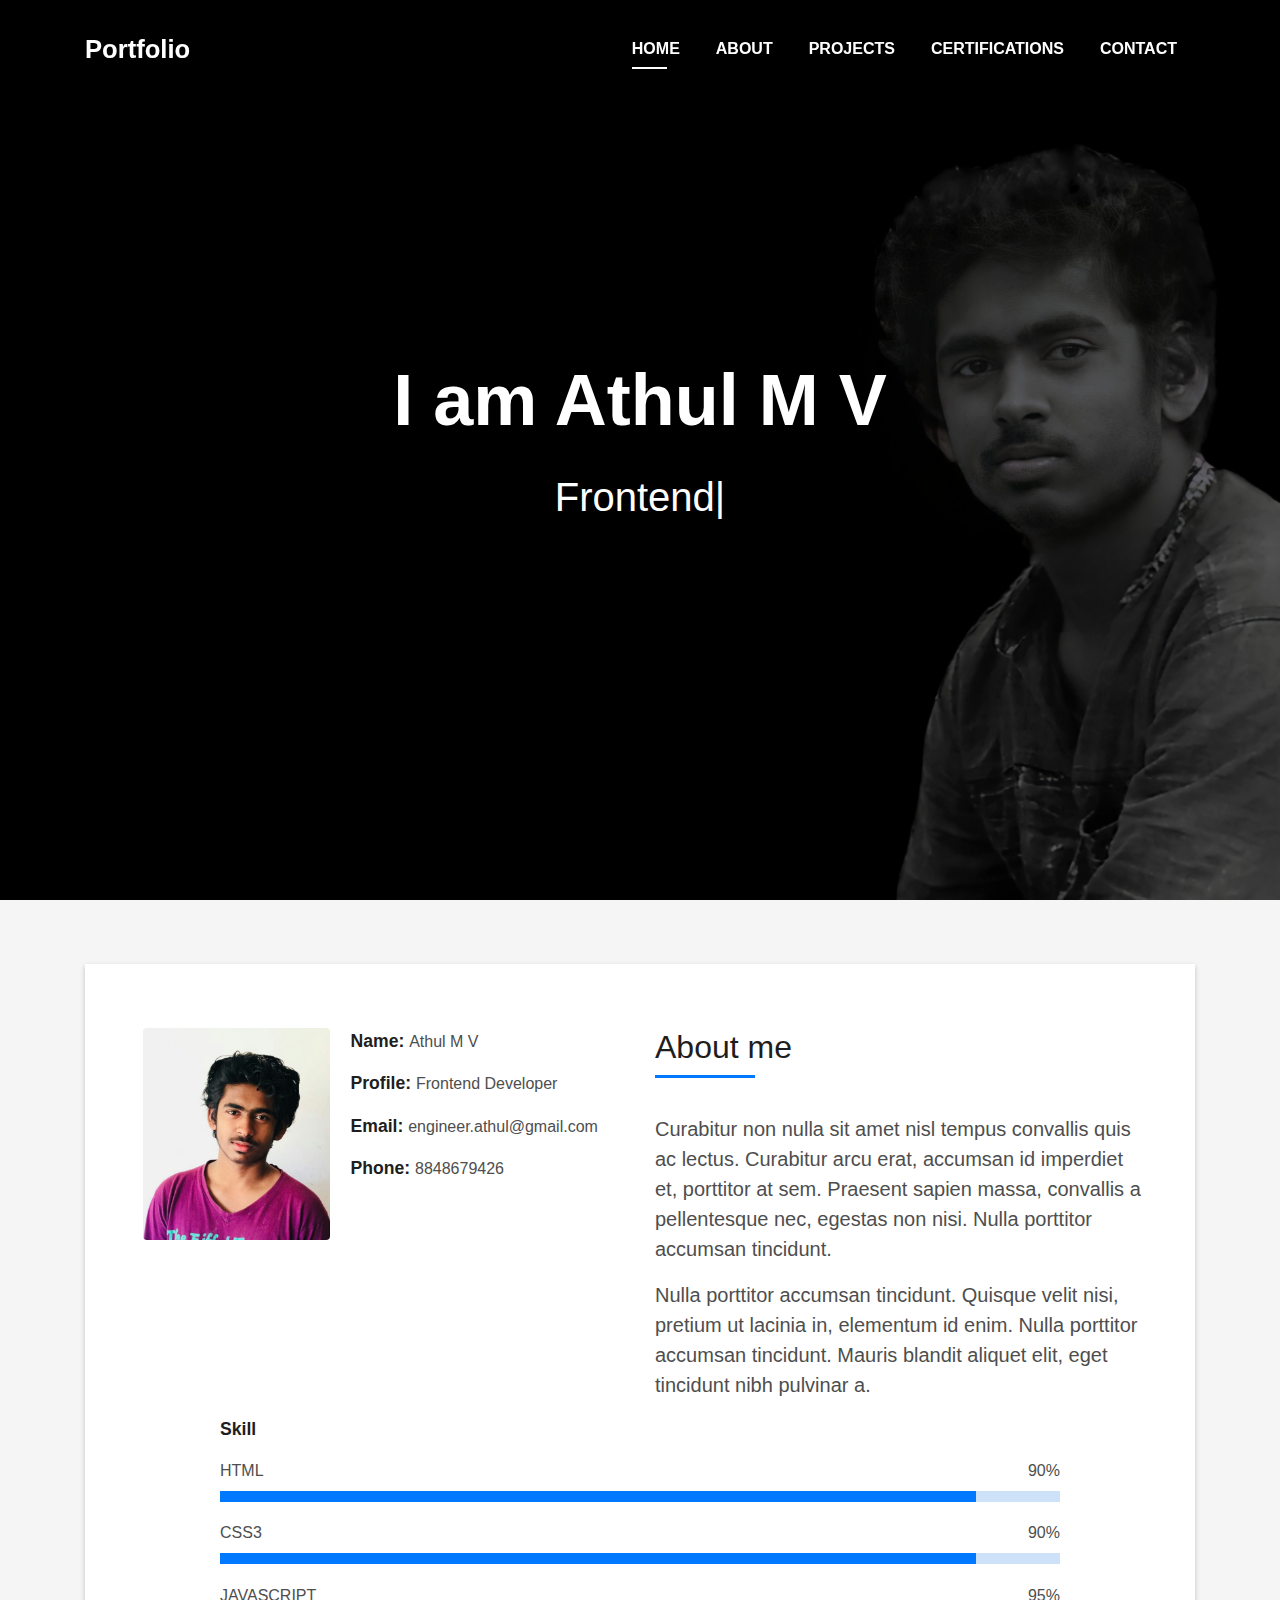
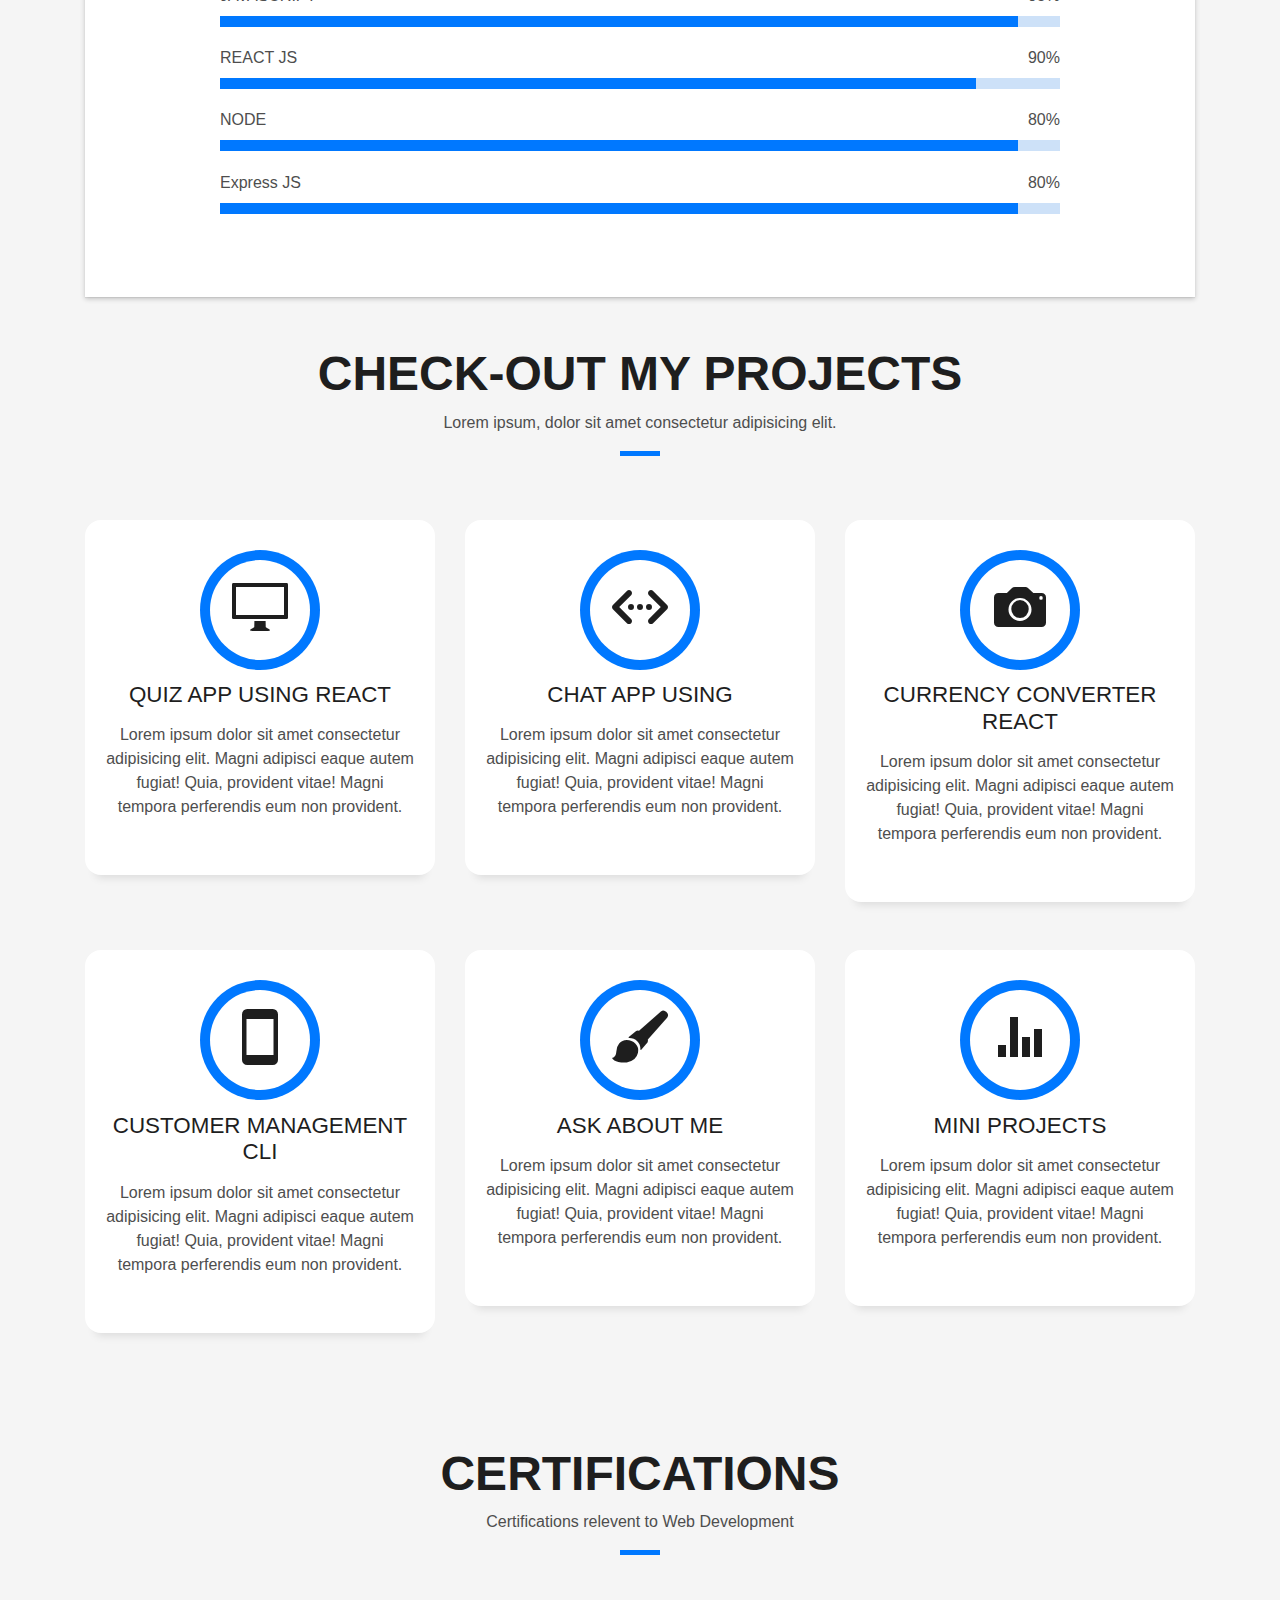
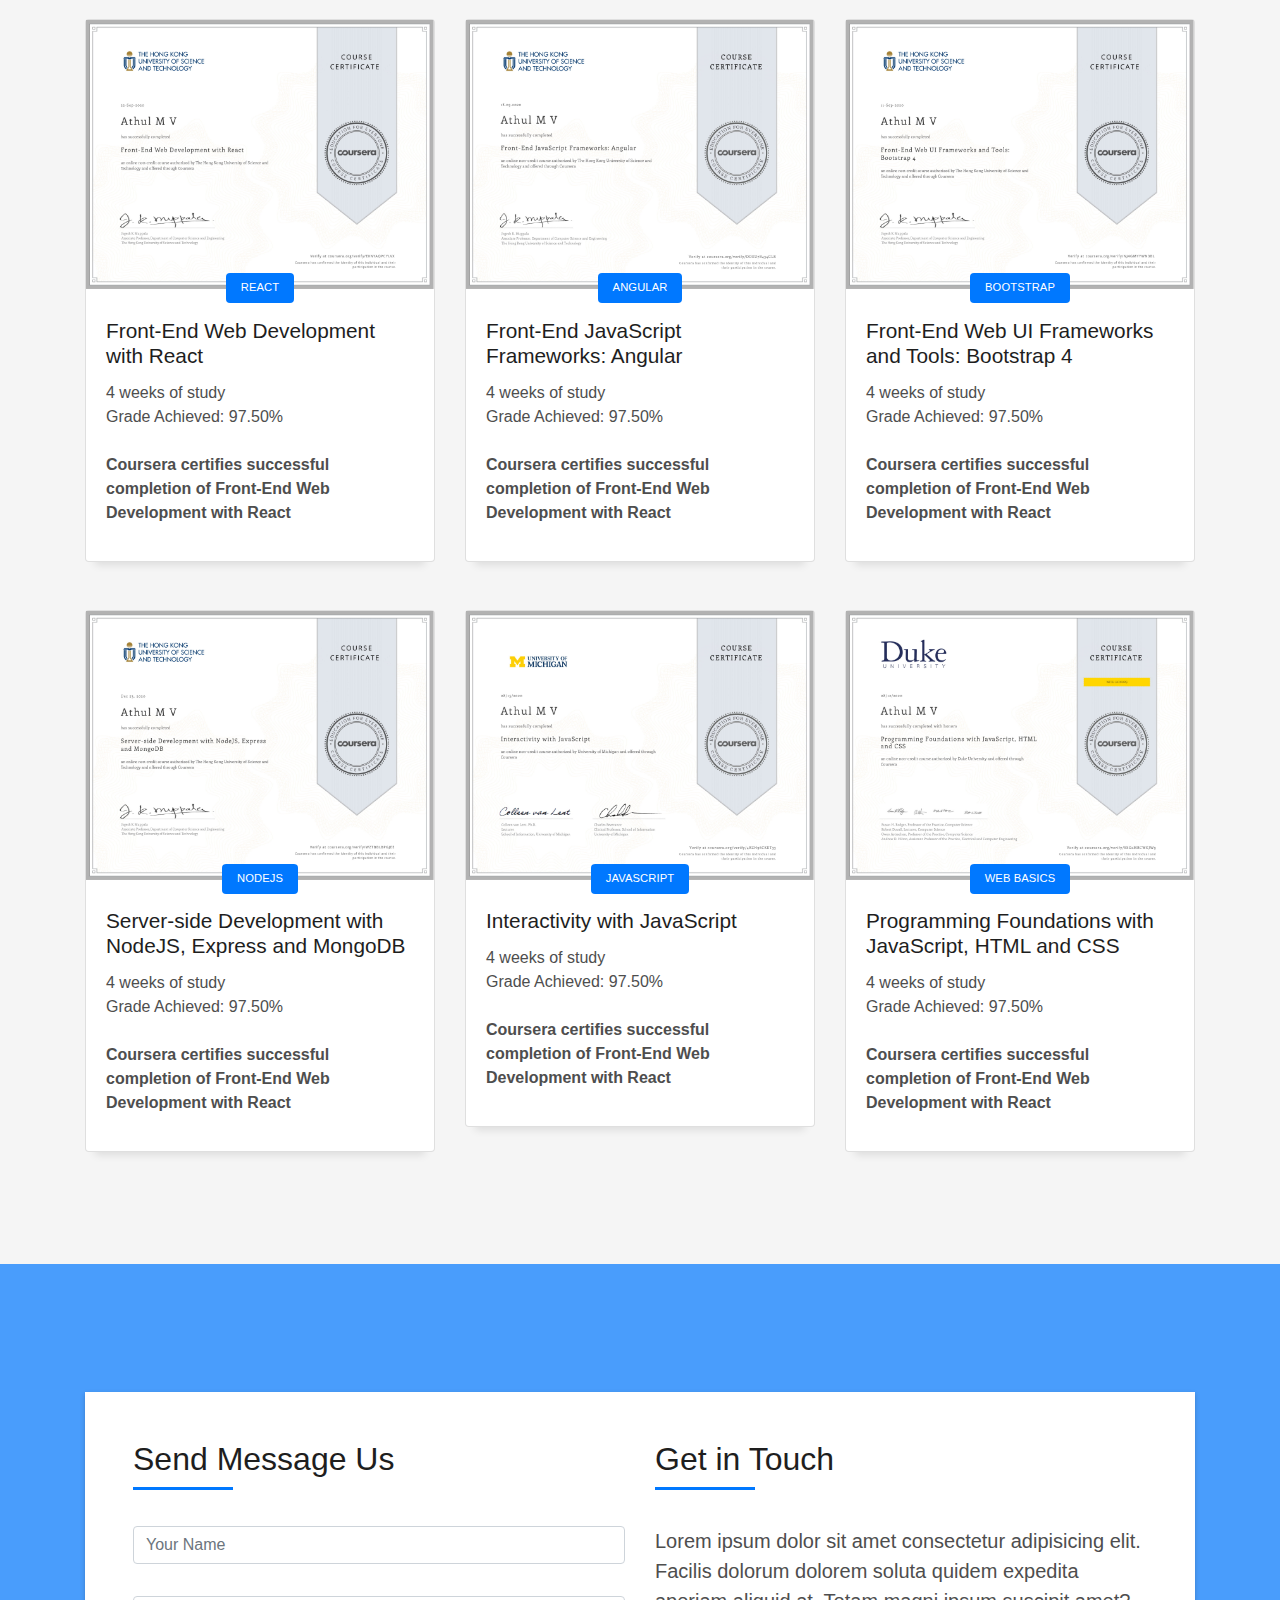
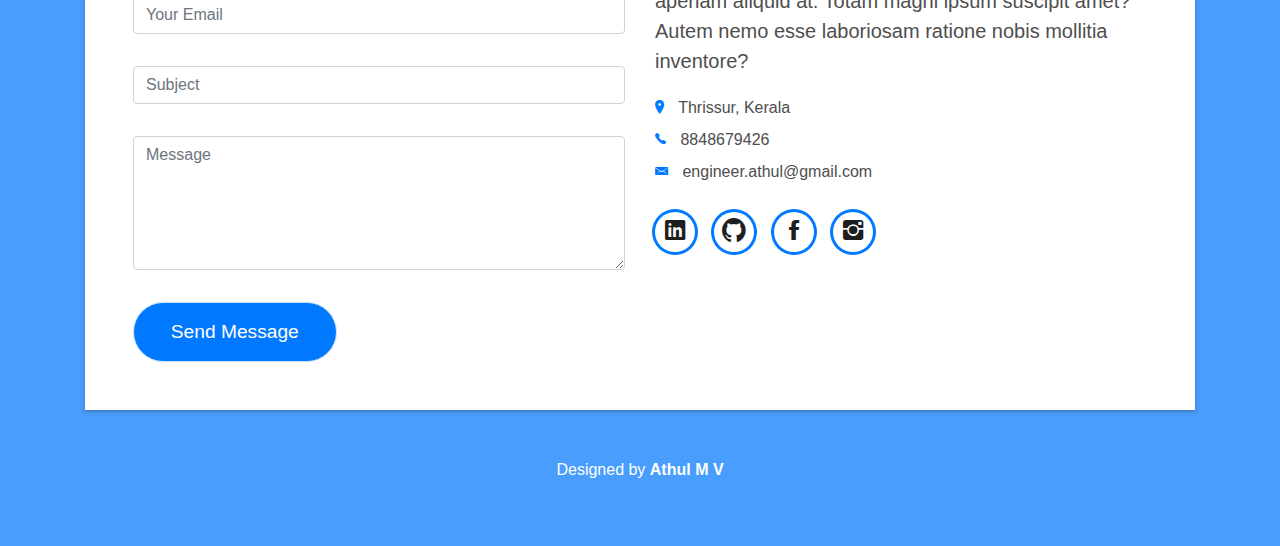
==== commit 7e45dfb6: "bg changed" ====
--- a/index.html
+++ b/index.html
@@ -61,7 +61,7 @@
   <!--/ Nav End /-->
 
   <!--/ Intro Skew Start /-->
-  <div id="home" class="intro route bg-image" style="background-image: url(img/ece.jpg)">
+  <div id="home" class="intro route bg-image" style="background-image: url(img/bg.jpg)">
     <div class="overlay-itro"></div>
     <div class="intro-content display-table">
       <div class="table-cell">
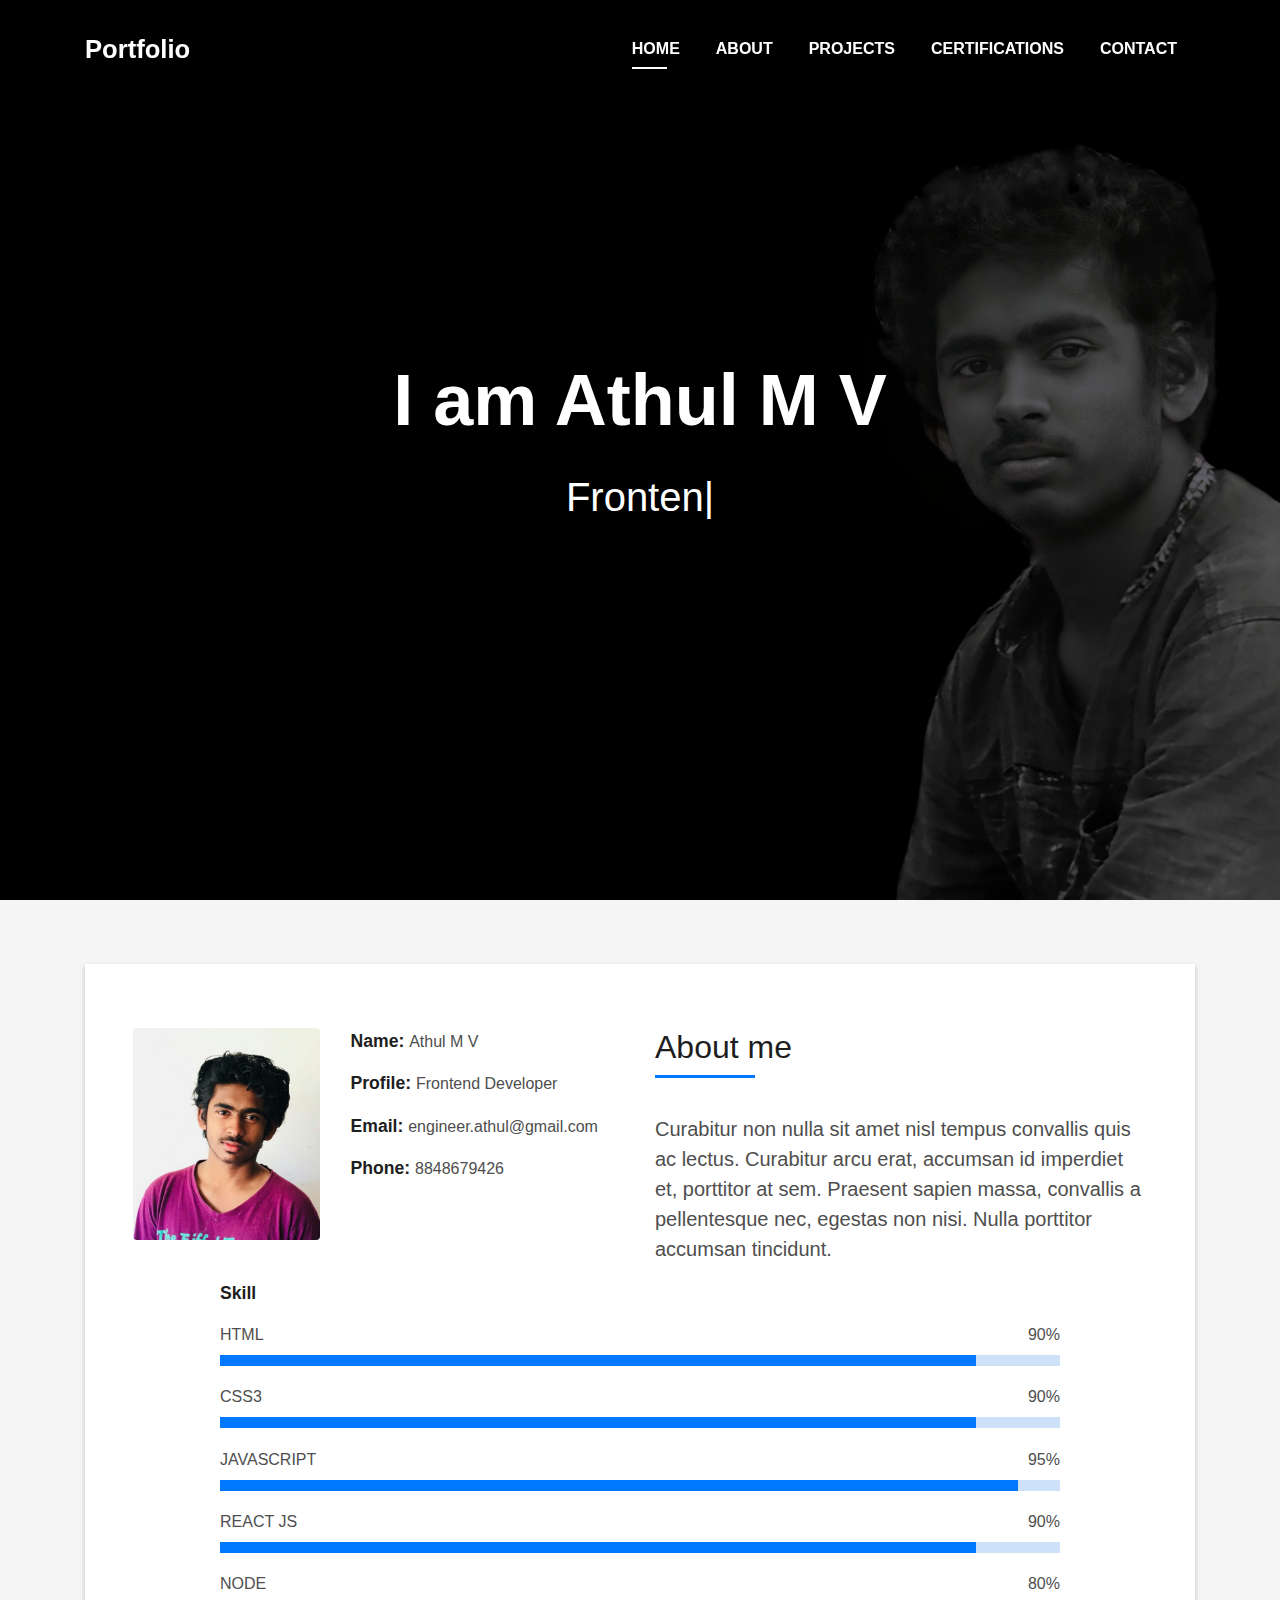
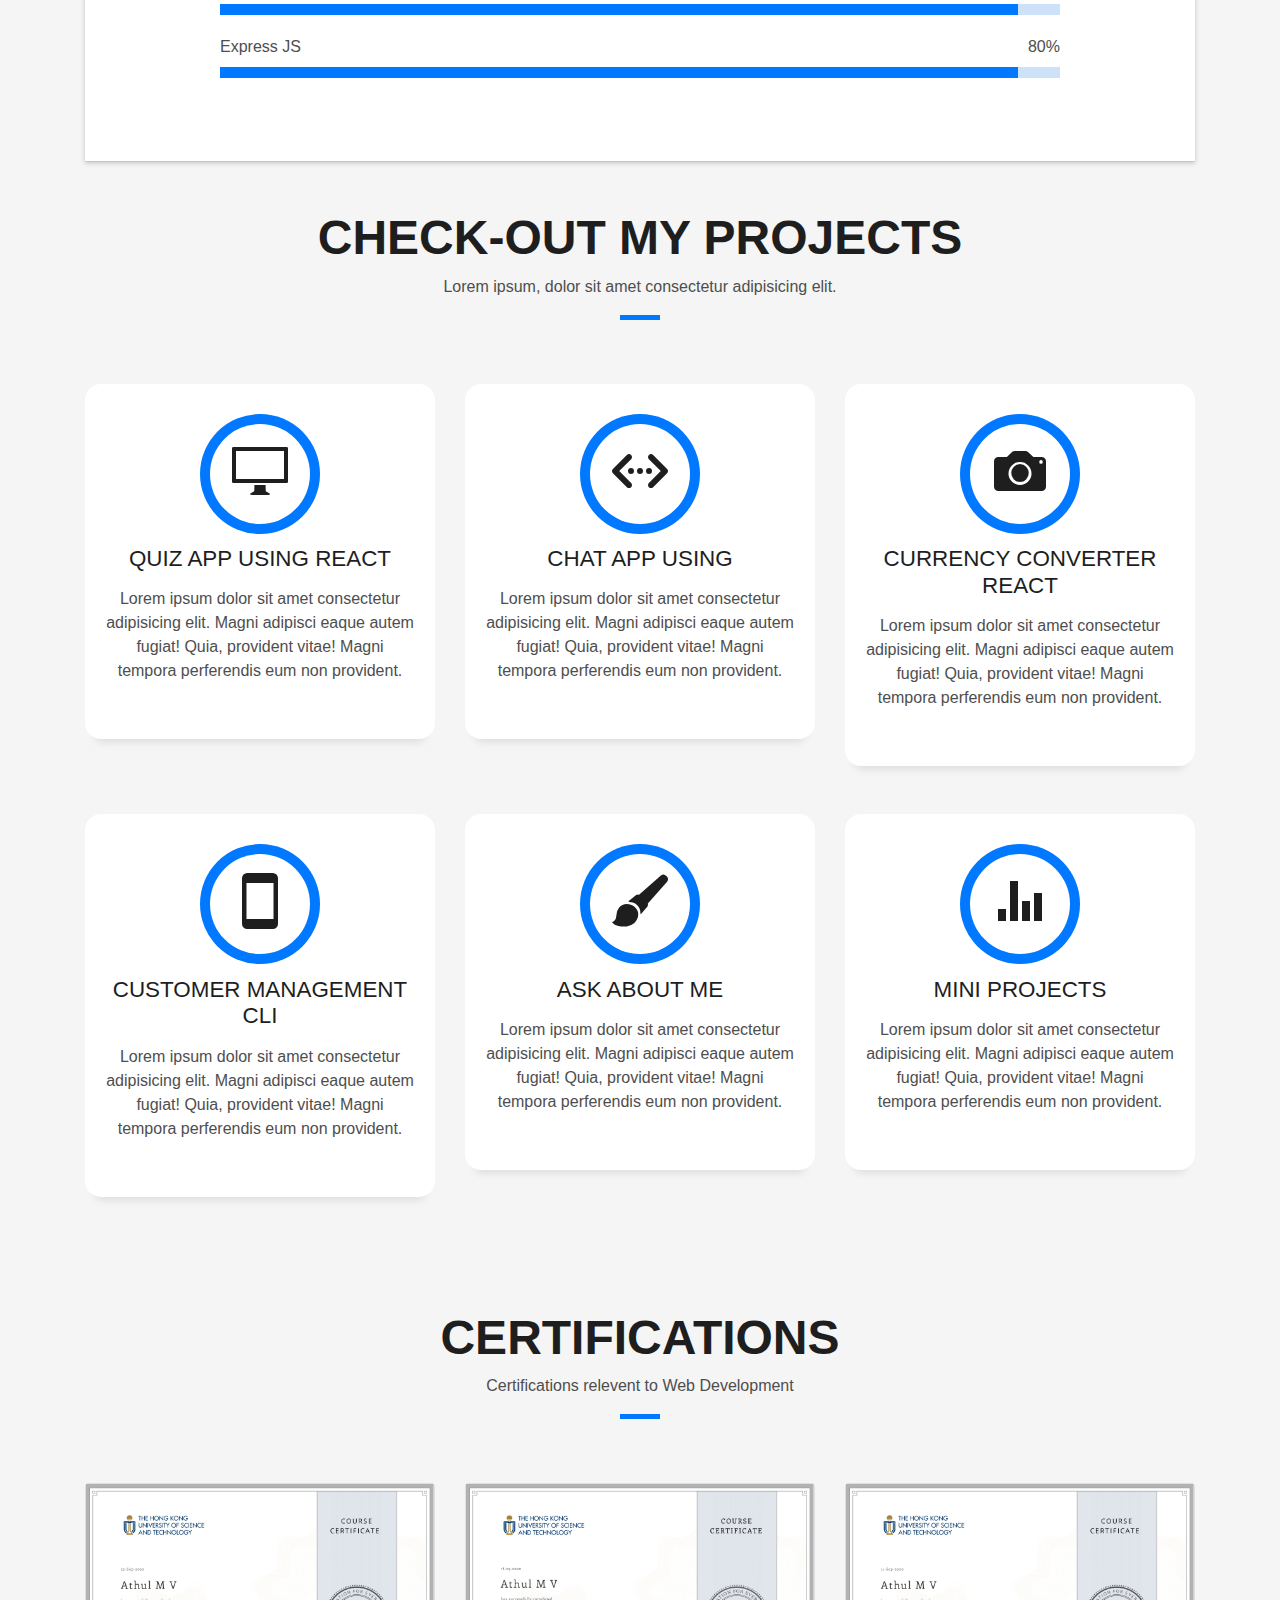
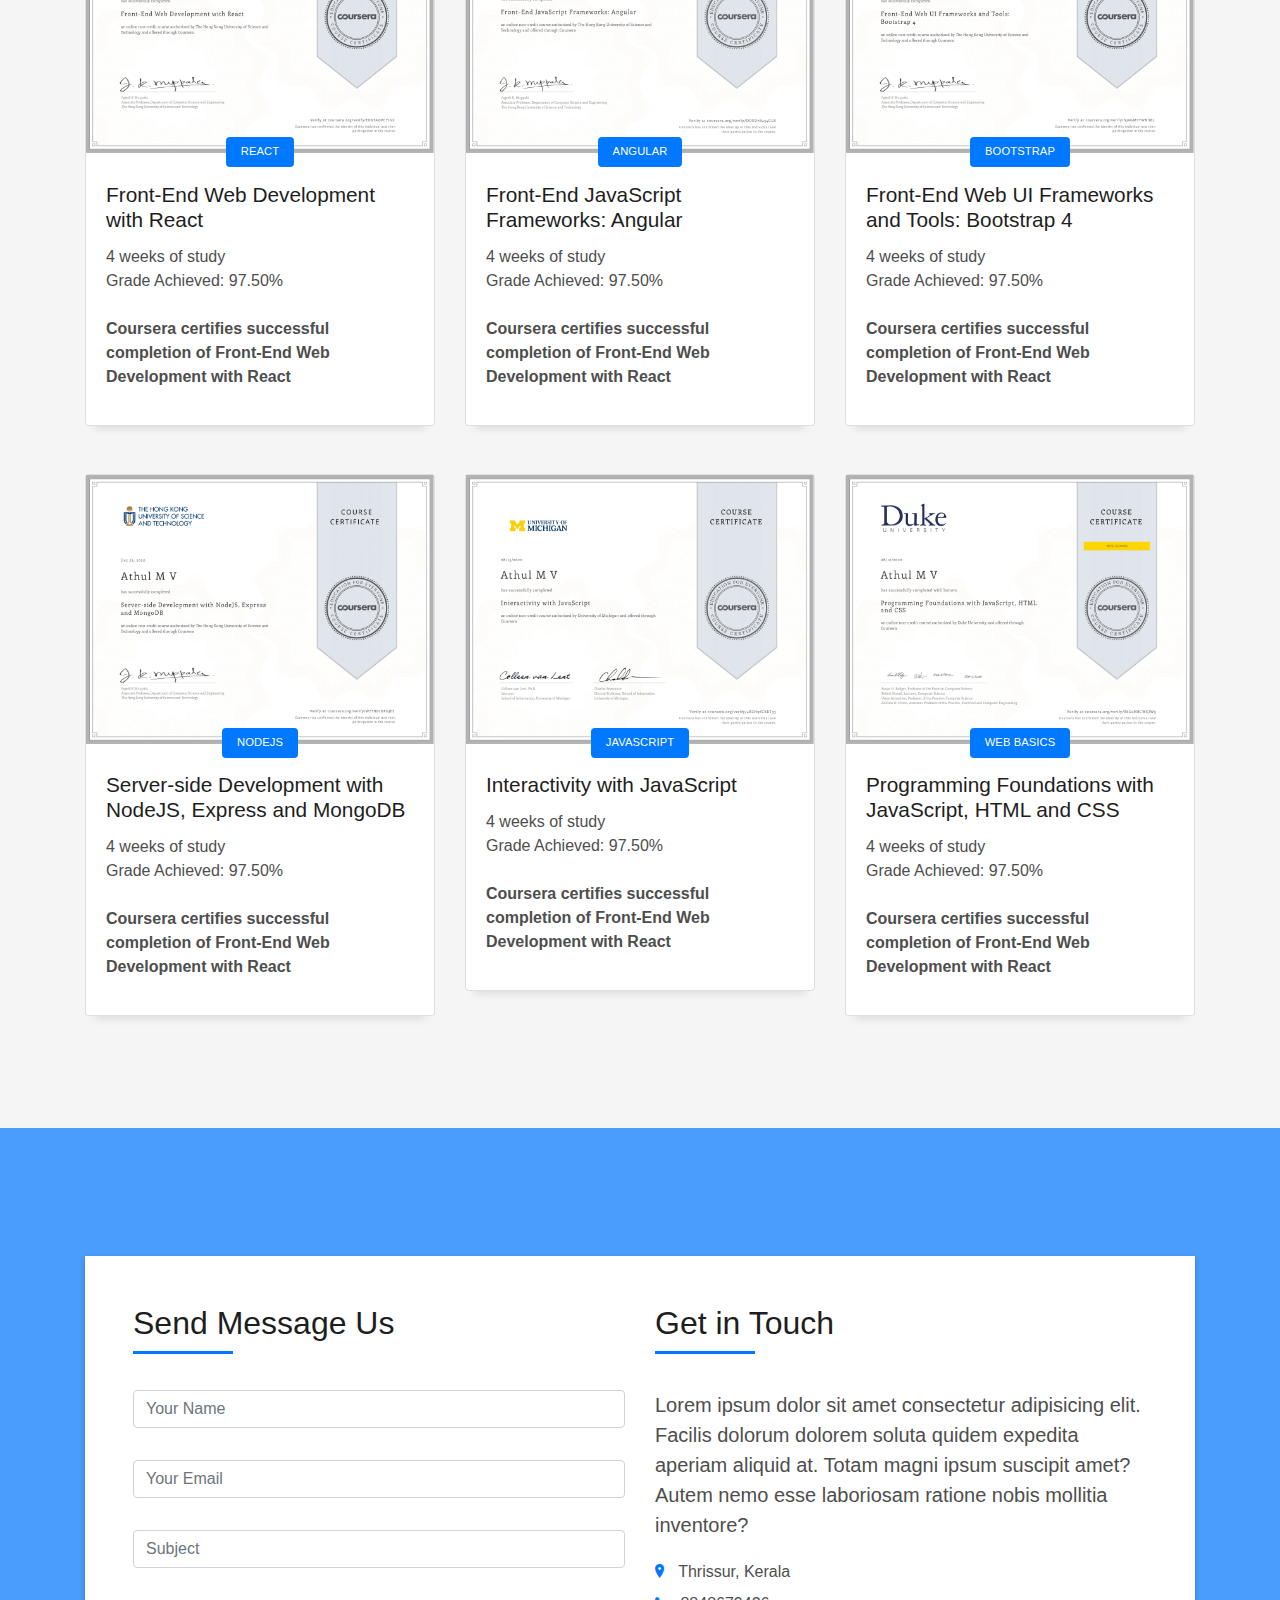
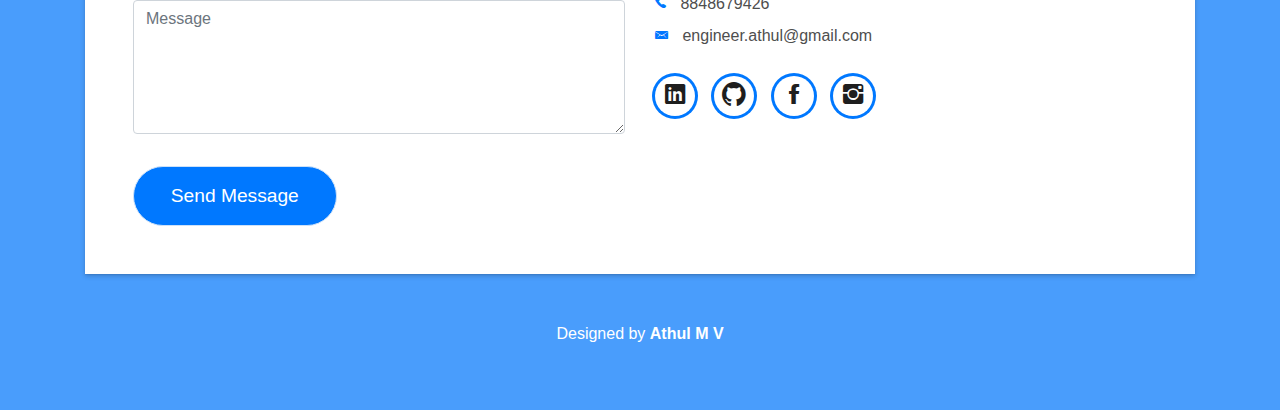
==== commit cf4c418a: "bg changed" ====
--- a/index.html
+++ b/index.html
@@ -87,7 +87,7 @@
             <div class="row">
               <div class="col-md-6">
                 <div class="row">
-                  <div class="col-sm-6 col-md-5">
+                  <div class="col-sm-6 about-img-div col-md-5">
                     <div class="about-img">
                       <img src="img/testimonial-2.jpg" class="img-fluid rounded b-shadow-a" alt="">
                     </div>
@@ -119,12 +119,7 @@
                     at sem. Praesent sapien massa, convallis a pellentesque nec, egestas non nisi. Nulla
                     porttitor accumsan tincidunt.
                   </p>
-                  
-                  <p class="lead">
-                    Nulla porttitor accumsan tincidunt. Quisque velit nisi, pretium ut lacinia in, elementum id enim.
-                    Nulla porttitor accumsan
-                    tincidunt. Mauris blandit aliquet elit, eget tincidunt nibh pulvinar a.
-                  </p>
+                
                 </div>
                 
               </div>
--- a/css/style.css
+++ b/css/style.css
@@ -112,6 +112,12 @@
   vertical-align: middle;
 }
 
+.about-img-div img{
+  margin-left: 0;
+  position: relative;
+  right: 10px;
+
+}
 /*--/ Sections /--*/
 
 .sect-4 {
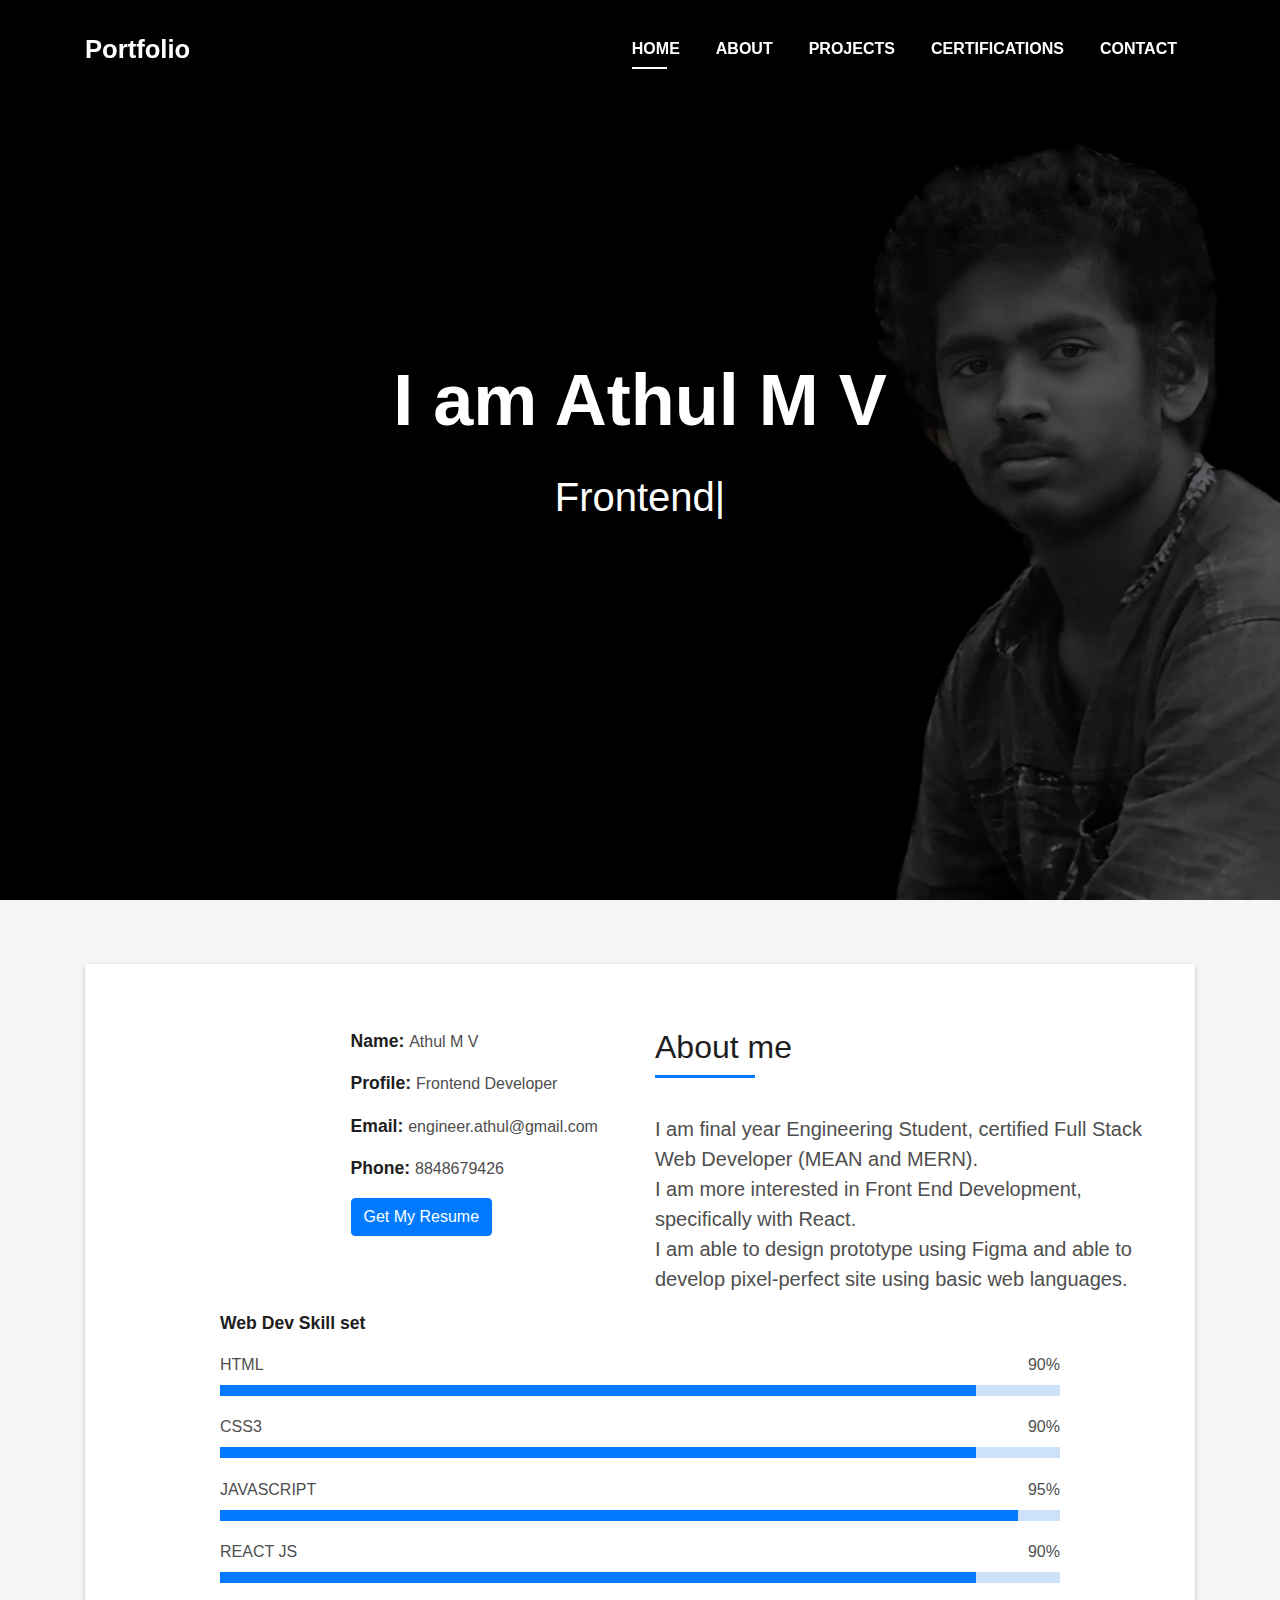
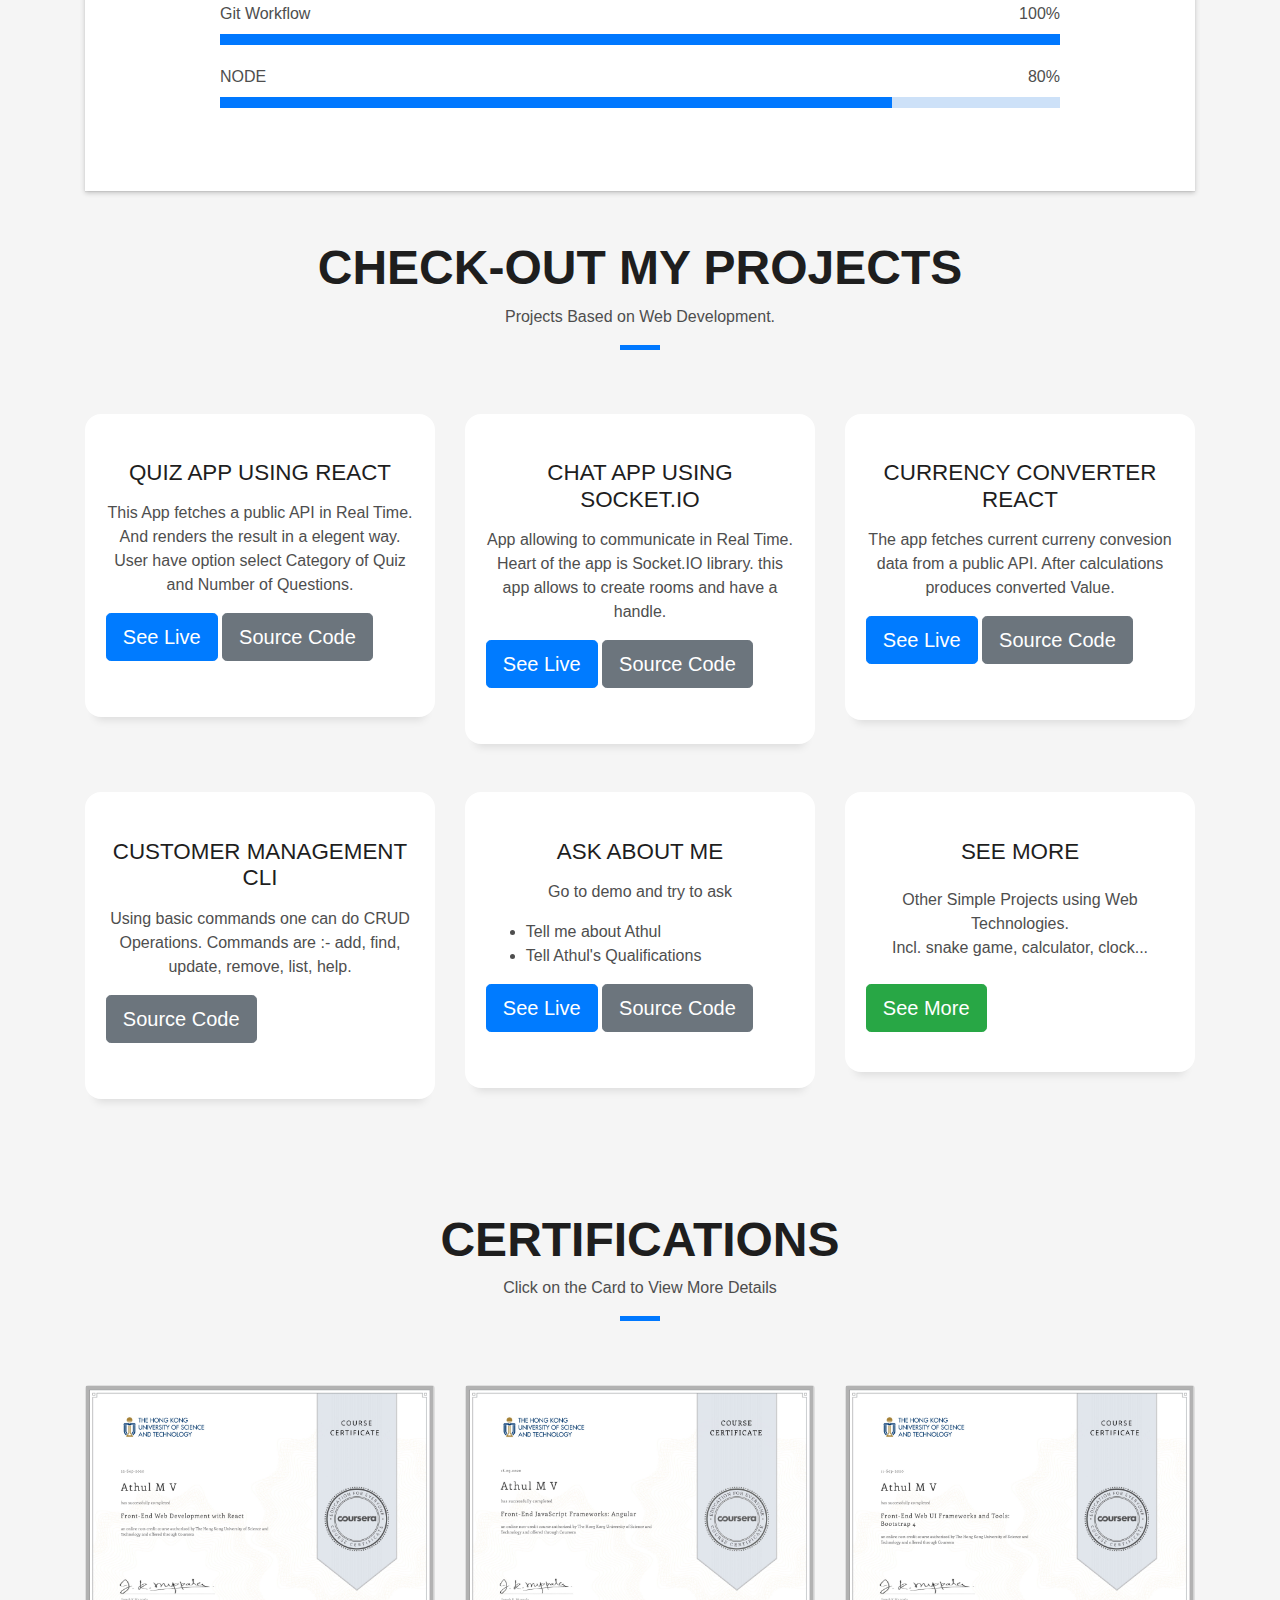
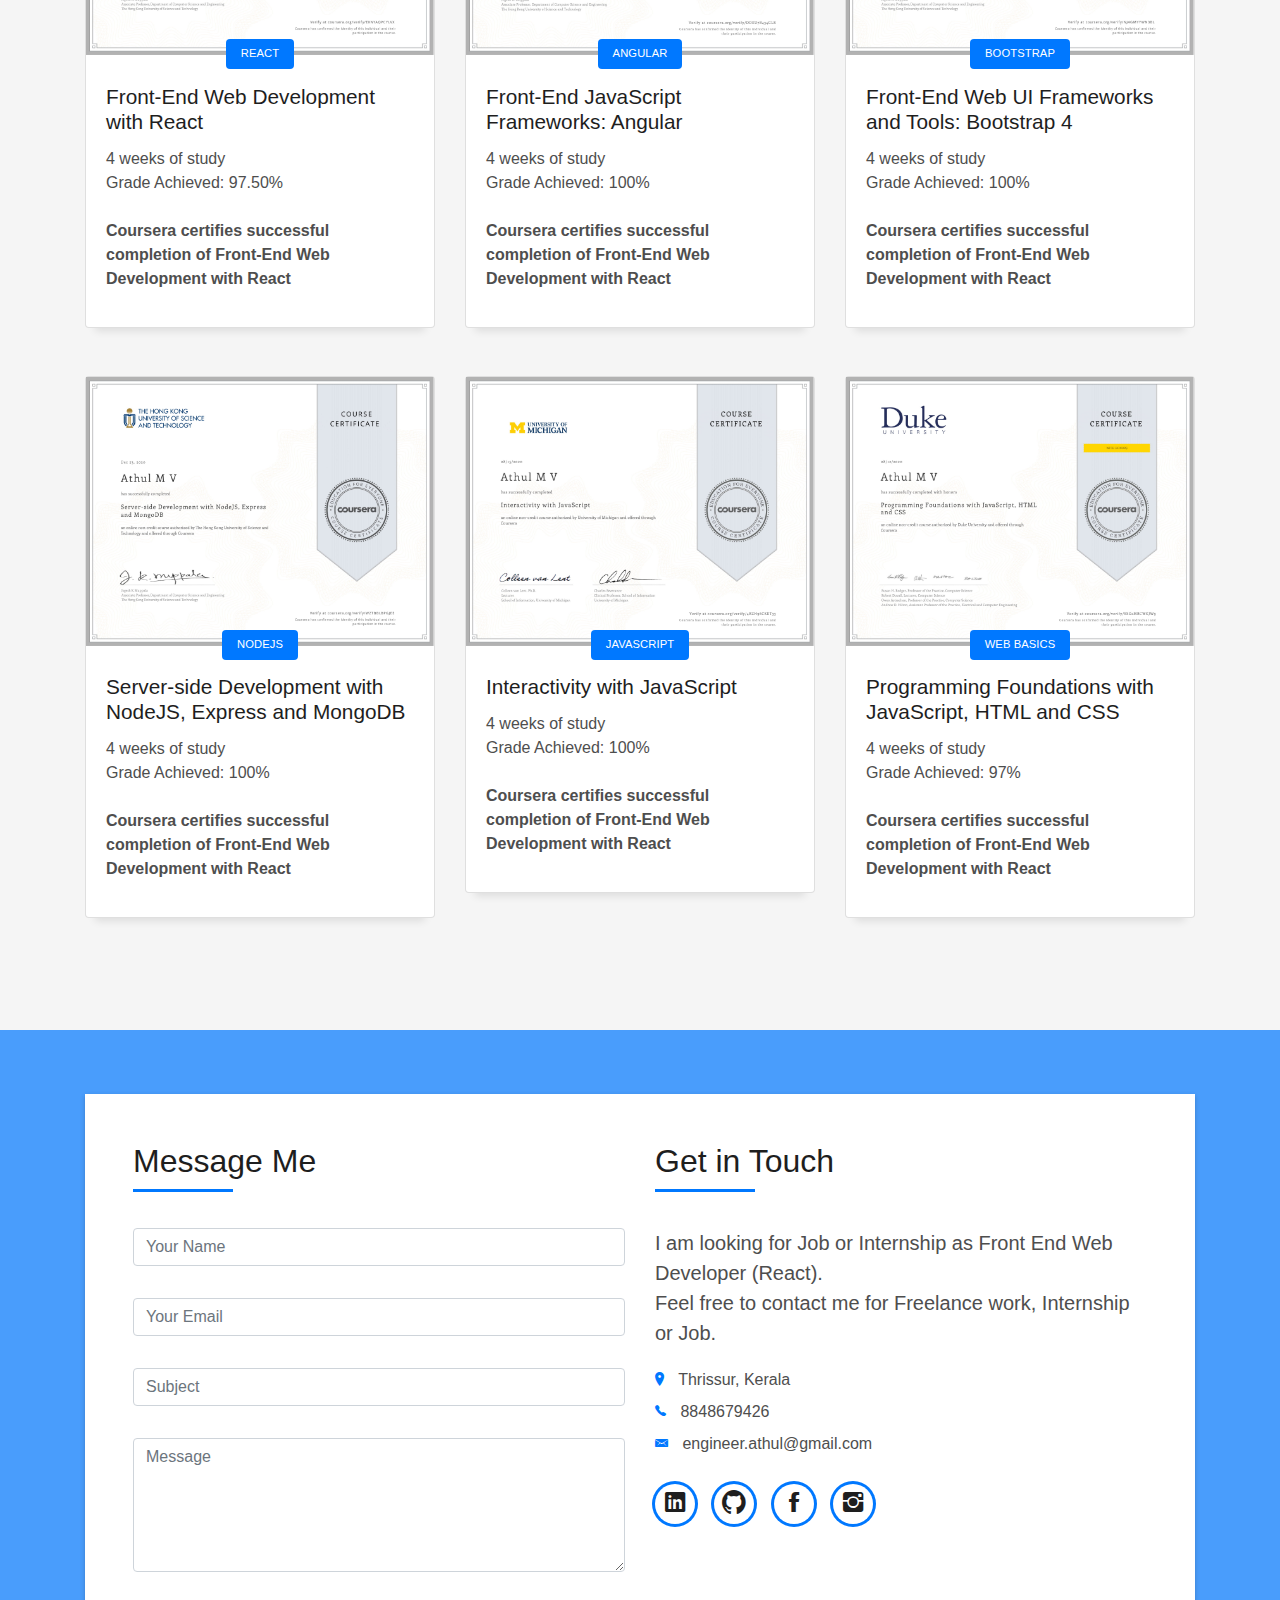
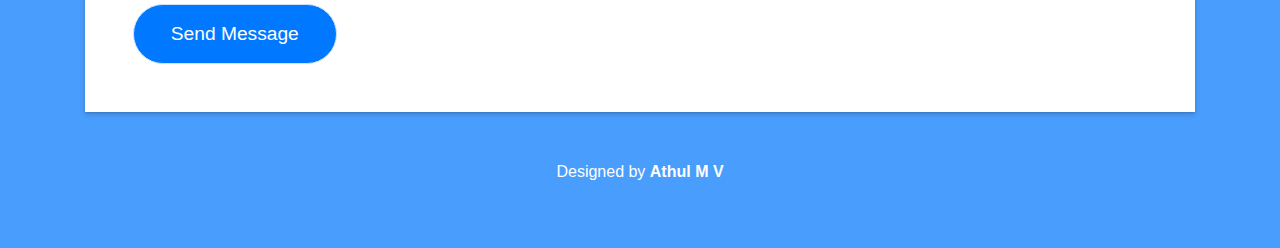
==== commit 16e0d4f8: "resume updated" ====
--- a/index.html
+++ b/index.html
@@ -87,9 +87,9 @@
             <div class="row">
               <div class="col-md-6">
                 <div class="row">
-                  <div class="col-sm-6 about-img-div col-md-5">
-                    <div class="about-img">
-                      <img src="img/testimonial-2.jpg" class="img-fluid rounded b-shadow-a" alt="">
+                  <div class="col-sm-6 about-img-div col-md-5 ">
+                    <div class="about-img ">
+                      <img src="img/athul-about.jpg" class="img-fluid rounded b-shadow-a" alt="">
                     </div>
                   </div>
                   <div class="col-sm-6 col-md-7">
@@ -101,6 +101,9 @@
                       <p><span class="title-s">Profile: </span> <span>Frontend Developer</span></p>
                       <p><span class="title-s">Email: </span> <span>engineer.athul@gmail.com</span></p>
                       <p><span class="title-s">Phone: </span> <span>8848679426</span></p>
+                      <a  href="./Athul M V Front End Web Developer.pdf" download="Athul M V React Developer Resume">
+                      <p><button type="button" class="btn btn-primary">Get My Resume</button></p>
+                      </a>
                     </div>
                   </div>
                 </div>
@@ -114,10 +117,11 @@
                     </h5>
                   </div>
                   <p class="lead">
-                    Curabitur non nulla sit amet nisl tempus convallis quis ac lectus. Curabitur arcu erat, accumsan id
-                    imperdiet et, porttitor
-                    at sem. Praesent sapien massa, convallis a pellentesque nec, egestas non nisi. Nulla
-                    porttitor accumsan tincidunt.
+                    I am final year Engineering Student, certified Full Stack Web Developer (MEAN and MERN). <br/>
+                    I am more interested in Front End Development, specifically with React.<br/>
+                    I am able to design prototype using Figma and able to develop pixel-perfect
+                    site using basic web languages.
+
                   </p>
                 
                 </div>
@@ -126,7 +130,7 @@
             </div>
             <div class="row">
               <div class="skill-mf col-10 mx-auto" >
-                <p class="title-s">Skill</p>
+                <p class="title-s">Web Dev Skill set</p>
                 <span>HTML</span> <span class="pull-right">90%</span>
                 <div class="progress">
                   <div
@@ -173,29 +177,32 @@
                   ></div>
                 </div>
               
+                
+              
+                <span>Git Workflow</span> <span class="pull-right">100%</span>
+                <div class="progress">
+                  <div
+                    class="progress-bar"
+                    role="progressbar"
+                    style="width: 100%"
+                    aria-valuenow="90"
+                    aria-valuemin="0"
+                    aria-valuemax="100"
+                  ></div>
+                </div>
+
                 <span>NODE</span> <span class="pull-right">80%</span>
                 <div class="progress">
                   <div
                     class="progress-bar"
                     role="progressbar"
-                    style="width: 95%"
+                    style="width: 80%"
                     aria-valuenow="90"
                     aria-valuemin="0"
                     aria-valuemax="100"
                   ></div>
                 </div>
-              
-                <span>Express JS</span> <span class="pull-right">80%</span>
-                <div class="progress">
-                  <div
-                    class="progress-bar"
-                    role="progressbar"
-                    style="width: 95%"
-                    aria-valuenow="90"
-                    aria-valuemin="0"
-                    aria-valuemax="100"
-                  ></div>
-                </div>
+
               </div>
               
             </div>
@@ -218,7 +225,7 @@
               Check-out my Projects
             </h3>
             <p class="subtitle-a">
-              Lorem ipsum, dolor sit amet consectetur adipisicing elit.
+              Projects Based on Web Development.
             </p>
             <div class="line-mf"></div>
           </div>
@@ -227,98 +234,199 @@
       <div class="row">
         <div class="col-md-4">
           <div class="service-box">
-            <div class="service-ico">
-              <span class="ico-circle"><i class="ion-monitor"></i></span>
-            </div>
+            
             <div class="service-content">
               <h2 class="s-title">Quiz App Using React</h2>
               <p class="s-description text-center">
-                Lorem ipsum dolor sit amet consectetur adipisicing elit. Magni adipisci eaque autem fugiat! Quia,
-                provident vitae! Magni
-                tempora perferendis eum non provident.
-              </p>
-            </div>
-          </div>
+                This App fetches a public API in Real Time. And renders the result in a elegent way. User have option select Category of Quiz and Number of Questions.
+              </p>
+            </div>
+            <div class="service-ico">
+              <a href="https://jolly-ptolemy-01dda5.netlify.app/">
+              <button type="button" class="btn btn-primary btn-lg">See Live</button></a>
+              <a href="https://github.com/engineer-athul/React-Quiz-App.git">
+              <button type="button" class="btn btn-secondary btn-lg">Source Code</button>  </a>
+            </div>
+            
+          </div>
+          
         </div>
         <div class="col-md-4">
           <div class="service-box">
+            
+            <div class="service-content">
+              <h2 class="s-title">Chat App Using Socket.IO</h2>
+              <p class="s-description text-center">
+                App allowing to communicate in Real Time. Heart of the app is Socket.IO library.
+                this app allows to create rooms and have a handle. 
+               
+              </p>
+            </div>
             <div class="service-ico">
-              <span class="ico-circle"><i class="ion-code-working"></i></span>
-            </div>
-            <div class="service-content">
-              <h2 class="s-title">Chat App Using </h2>
-              <p class="s-description text-center">
-                Lorem ipsum dolor sit amet consectetur adipisicing elit. Magni adipisci eaque autem fugiat! Quia,
-                provident vitae! Magni
-                tempora perferendis eum non provident.
-              </p>
+              <a href="https://hungry-shockley-ff83b4.netlify.app/">
+              <button type="button" class="btn btn-primary btn-lg">See Live</button></a>
+              <a href="https://github.com/engineer-athul/React-Chat-App-Complete-Source-Code"> <button type="button" class="btn btn-secondary btn-lg">Source Code</button></a>  
             </div>
           </div>
         </div>
         <div class="col-md-4">
           <div class="service-box">
-            <div class="service-ico">
-              <span class="ico-circle"><i class="ion-camera"></i></span>
-            </div>
+            
             <div class="service-content">
               <h2 class="s-title">Currency Converter React</h2>
               <p class="s-description text-center">
-                Lorem ipsum dolor sit amet consectetur adipisicing elit. Magni adipisci eaque autem fugiat! Quia,
-                provident vitae! Magni
-                tempora perferendis eum non provident.
-              </p>
+                The app fetches current curreny convesion data from a public API. After calculations produces converted Value.
+              </p>
+            </div>
+            <div class="service-ico">
+              <a href="https://heuristic-noyce-280ad5.netlify.app/">
+                <button type="button" class="btn btn-primary btn-lg">See Live</button>  </a>
+              <a href="https://github.com/engineer-athul/Currency-Converter-React">
+              <button type="button" class="btn btn-secondary btn-lg">Source Code</button></a>
+             
             </div>
           </div>
         </div>
         <div class="col-md-4">
           <div class="service-box">
-            <div class="service-ico">
-              <span class="ico-circle"><i class="ion-android-phone-portrait"></i></span>
-            </div>
+            
             <div class="service-content">
               <h2 class="s-title">Customer Management CLI</h2>
               <p class="s-description text-center">
-                Lorem ipsum dolor sit amet consectetur adipisicing elit. Magni adipisci eaque autem fugiat! Quia,
-                provident vitae! Magni
-                tempora perferendis eum non provident.
-              </p>
+                Using basic commands one can do CRUD Operations.
+                Commands are :- add, find, update, remove, list, help.
+              </p>
+            </div>
+            <div class="service-ico">
+              <a href="https://github.com/engineer-athul/Customer-Management-CLI.git">
+              <button type="button" class="btn btn-secondary btn-lg">Source Code</button></a>  
             </div>
           </div>
         </div>
         <div class="col-md-4">
           <div class="service-box">
-            <div class="service-ico">
-              <span class="ico-circle"><i class="ion-paintbrush"></i></span>
-            </div>
+            
             <div class="service-content">
               <h2 class="s-title">Ask about Me</h2>
               <p class="s-description text-center">
-                Lorem ipsum dolor sit amet consectetur adipisicing elit. Magni adipisci eaque autem fugiat! Quia,
-                provident vitae! Magni
-                tempora perferendis eum non provident.
-              </p>
+                Go to demo and try to ask 
+                <ul>
+                  <li>Tell me about Athul</li>
+                  <li>Tell Athul's Qualifications</li>
+                </ul>
+              </p>
+            </div>
+            <div class="service-ico">
+              <a href="https://engineer-athul.github.io/say-about-me/">
+              <button type="button" class="btn btn-primary btn-lg">See Live</button></a>
+              <a href="https://github.com/engineer-athul/say-about-me.git">
+              <button type="button" class="btn btn-secondary btn-lg">Source Code</button>  </a>
             </div>
           </div>
         </div>
         <div class="col-md-4">
           <div class="service-box">
-            <div class="service-ico">
-              <span class="ico-circle"><i class="ion-stats-bars"></i></span>
-            </div>
+            
             <div class="service-content">
-              <h2 class="s-title">Mini Projects</h2>
+              <h2 class="s-title mb-3">See More</h2>
               <p class="s-description text-center">
-                Lorem ipsum dolor sit amet consectetur adipisicing elit. Magni adipisci eaque autem fugiat! Quia,
-                provident vitae! Magni
-                tempora perferendis eum non provident.
-              </p>
-            </div>
+                Other Simple Projects using Web Technologies.<br/>
+                Incl. snake game, calculator, clock...
+              </p>
+            </div>
+            <div class="service-ico mt-4 mb-0">
+              <button type="button" id="project-see-more-btn" class="btn btn-success  btn-lg" data-toggle="modal" data-target="#exampleModalLong">See More</button>
+                
+
           </div>
         </div>
       </div>
     </div>
   </section>
   <!--/ Projects End /-->
+
+
+
+  <!-- modal start --> 
+
+<!-- Modal -->
+<div class="modal fade" id="exampleModalLong" tabindex="-1" role="dialog" aria-labelledby="exampleModalLongTitle" aria-hidden="true">
+  <div class="modal-dialog" role="document">
+    <div class="modal-content">
+      <div class="modal-header">
+        <h5 class="modal-title" id="exampleModalLongTitle">Other projects</h5>
+        <button type="button" class="close" data-dismiss="modal" aria-label="Close">
+          <span aria-hidden="true">&times;</span>
+        </button>
+      </div>
+      <div class="modal-body">
+        
+        
+        <div class="card mb-3" >
+          <div class="card-body">
+            <h5 class="card-title">Classic Snake Game</h5>
+            <p class="card-text">It is supports only in device with keyboard </p>
+            <a href=" https://engineer-athul.github.io/SnakeGame/" class="btn btn-primary">See Live</a>
+            <a href="https://github.com/engineer-athul/SnakeGame" class="btn btn-secondary">Source Code</a>
+          </div>
+        </div>
+
+        <div class="card mb-3" >
+          <div class="card-body">
+            <h5 class="card-title">Sample Website for Business</h5>
+            <p class="card-text">Website for Business Consultants</p>
+            <a href="https://engineer-athul.github.io/whiteline-consultants/" class="btn btn-primary">See Live</a>
+            <a href="https://github.com/engineer-athul/whiteline-consultants" class="btn btn-secondary">Source Code</a>
+          </div>
+        </div>
+
+        <div class="card mb-3" >
+          <div class="card-body">
+            <h5 class="card-title">Christmas Wishing</h5>
+            <p class="card-text">New way to say Happy Christmas. Scroll and see Santa.</p>
+            <a href="https://engineer-athul.github.io/christmas-2020/" class="btn btn-primary">See Live</a>
+            <a href="https://github.com/engineer-athul/christmas-2020" class="btn btn-secondary">Source Code</a>
+          </div>
+        </div>
+
+        <div class="card mb-3" >
+          <div class="card-body">
+            <h5 class="card-title">Clock</h5>
+            <p class="card-text">Beautifully looking clock, saying Real Time</p>
+            <a href=" https://engineer-athul.github.io/Clock/" class="btn btn-primary">See Live</a>
+            <a href="https://github.com/engineer-athul/Clock" class="btn btn-secondary">Source Code</a>
+          </div>
+        </div>
+
+        <div class="card mb-3" >
+          <div class="card-body">
+            <h5 class="card-title">Interactive Smiley</h5>
+            <p class="card-text">Move cursor / touch, and see the magic works</p>
+            <a href="https://engineer-athul.github.io/mouse-cursor-watching-smiley/" class="btn btn-primary">See Live</a>
+            <a href="https://github.com/engineer-athul/mouse-cursor-watching-smiley" class="btn btn-secondary">Source Code</a>
+          </div>
+        </div>
+
+        <div class="card mb-3" >
+          <div class="card-body">
+            <h5 class="card-title">Calculator</h5>
+            <p class="card-text">Basic Arithmetic Operations can be done</p>
+            <a href="https://engineer-athul.github.io/Calculator/" class="btn btn-primary">See Live</a>
+            <a href="https://github.com/engineer-athul/Calculator" class="btn btn-secondary">Source Code</a>
+          </div>
+        </div>
+        
+        
+      </div>
+      <div class="modal-footer">
+        <button type="button" class="btn btn-secondary" data-dismiss="modal">Close</button>
+        
+      </div>
+    </div>
+  </div>
+</div>
+
+<!-- modal end -->
 
   <!--/ Certification Start /-->
   <section id="blog" class="blog-mf sect-pt4 route">
@@ -330,12 +438,15 @@
               Certifications
             </h3>
             <p class="subtitle-a">
-              Certifications relevent to Web Development
+              Click on the Card to View More Details
             </p>
             <div class="line-mf"></div>
           </div>
         </div>
       </div>
+
+    
+
       <div class="row">
         <div class="col-md-4">
           <div class="card card-blog">
@@ -349,10 +460,10 @@
                 </div>
               </div>
               <h3 class="card-title"><a href="https://www.coursera.org/account/accomplishments/certificate/EKNYAQPCYLVX">Front-End Web Development with React</a></h3>
-              <p class="card-description">
+              <p class="card-description" id="certificate-description">
                 4 weeks of study
                 <br>
-
+        
                 Grade Achieved: 97.50%
                 <br><br>
                 <b>Coursera certifies successful completion of Front-End Web Development with React
@@ -361,6 +472,8 @@
             </div>
             
           </div>
+
+          
         </div>
         <div class="col-md-4">
           <div class="card card-blog">
@@ -374,11 +487,11 @@
                 </div>
               </div>
               <h3 class="card-title"><a href="https://www.coursera.org/account/accomplishments/certificate/DDEU7B434GLR">Front-End JavaScript Frameworks: Angular</a></h3>
-              <p class="card-description">
+              <p class="card-description" id="certificate-description">
                 4 weeks of study
                 <br>
 
-                Grade Achieved: 97.50%
+                Grade Achieved: 100%
                 <br><br>
                 <b>Coursera certifies successful completion of Front-End Web Development with React
                 </b>
@@ -399,11 +512,11 @@
                 </div>
               </div>
               <h3 class="card-title"><a href="https://www.coursera.org/account/accomplishments/certificate/NJ4GMYYWN3BL">Front-End Web UI Frameworks and Tools: Bootstrap 4</a></h3>
-              <p class="card-description">
+              <p class="card-description" id="certificate-description">
                 4 weeks of study
                 <br>
 
-                Grade Achieved: 97.50%
+                Grade Achieved: 100%
                 <br><br>
                 <b>Coursera certifies successful completion of Front-End Web Development with React
                 </b>
@@ -425,11 +538,11 @@
                 </div>
               </div>
               <h3 class="card-title"><a href="https://www.coursera.org/account/accomplishments/certificate/WZTBBLBPGJEE">Server-side Development with NodeJS, Express and MongoDB</a></h3>
-              <p class="card-description">
+              <p class="card-description" id="certificate-description">
                 4 weeks of study
                 <br>
 
-                Grade Achieved: 97.50%
+                Grade Achieved: 100%
                 <br><br>
                 <b>Coursera certifies successful completion of Front-End Web Development with React
                 </b>
@@ -451,11 +564,11 @@
                 </div>
               </div>
               <h3 class="card-title"><a href="https://www.coursera.org/account/accomplishments/certificate/4BZH96CKET33">Interactivity with JavaScript</a></h3>
-              <p class="card-description">
+              <p class="card-description" id="certificate-description">
                 4 weeks of study
                 <br>
 
-                Grade Achieved: 97.50%
+                Grade Achieved: 100%
                 <br><br>
                 <b>Coursera certifies successful completion of Front-End Web Development with React
                 </b>
@@ -477,11 +590,11 @@
                 </div>
               </div>
               <h3 class="card-title"><a href="https://www.coursera.org/account/accomplishments/certificate/SSG2MBCWKJW9">Programming Foundations with JavaScript, HTML and CSS</a></h3>
-              <p class="card-description">
+              <p class="card-description" id="certificate-description">
                 4 weeks of study
                 <br>
 
-                Grade Achieved: 97.50%
+                Grade Achieved: 97%
                 <br><br>
                 <b>Coursera certifies successful completion of Front-End Web Development with React
                 </b>
@@ -494,6 +607,9 @@
     </div>
   </section>
   <!--/ Section Blog End /-->
+
+
+ 
 
   <!--/ Section Contact-Footer Star /-->
   <section class="paralax-mf footer-paralax bg-image sect-mt4 route" >
@@ -501,17 +617,17 @@
     <div class="container">
       <div class="row">
         <div class="col-sm-12">
-          <div class="contact-mf">
+          <div class="contact-mf p-0 m-0">
             <div id="contact" class="box-shadow-full">
               <div class="row">
                 <div class="col-md-6">
                   <div class="title-box-2">
                     <h5 class="title-left">
-                      Send Message Us
+                      Message Me
                     </h5>
                   </div>
                   <div>
-                      <form action="" method="post" role="form" class="contactForm">
+                      <form action="" method="post" role="form" class="contactForm" id="portfolio-form">
                       <div id="sendmessage">Your message has been sent. Thank you!</div>
                       <div id="errormessage"></div>
                       <div class="row">
@@ -554,10 +670,8 @@
                   </div>
                   <div class="more-info">
                     <p class="lead">
-                      Lorem ipsum dolor sit amet consectetur adipisicing elit. Facilis dolorum dolorem soluta quidem
-                      expedita aperiam aliquid at.
-                      Totam magni ipsum suscipit amet? Autem nemo esse laboriosam ratione nobis
-                      mollitia inventore?
+                      I am looking for Job or Internship as Front End Web Developer (React). <br/>
+                      Feel free to contact me for Freelance work, Internship or Job.
                     </p>
                     <ul class="list-ico">
                       <li><span class="ion-ios-location"></span> Thrissur, Kerala</li>
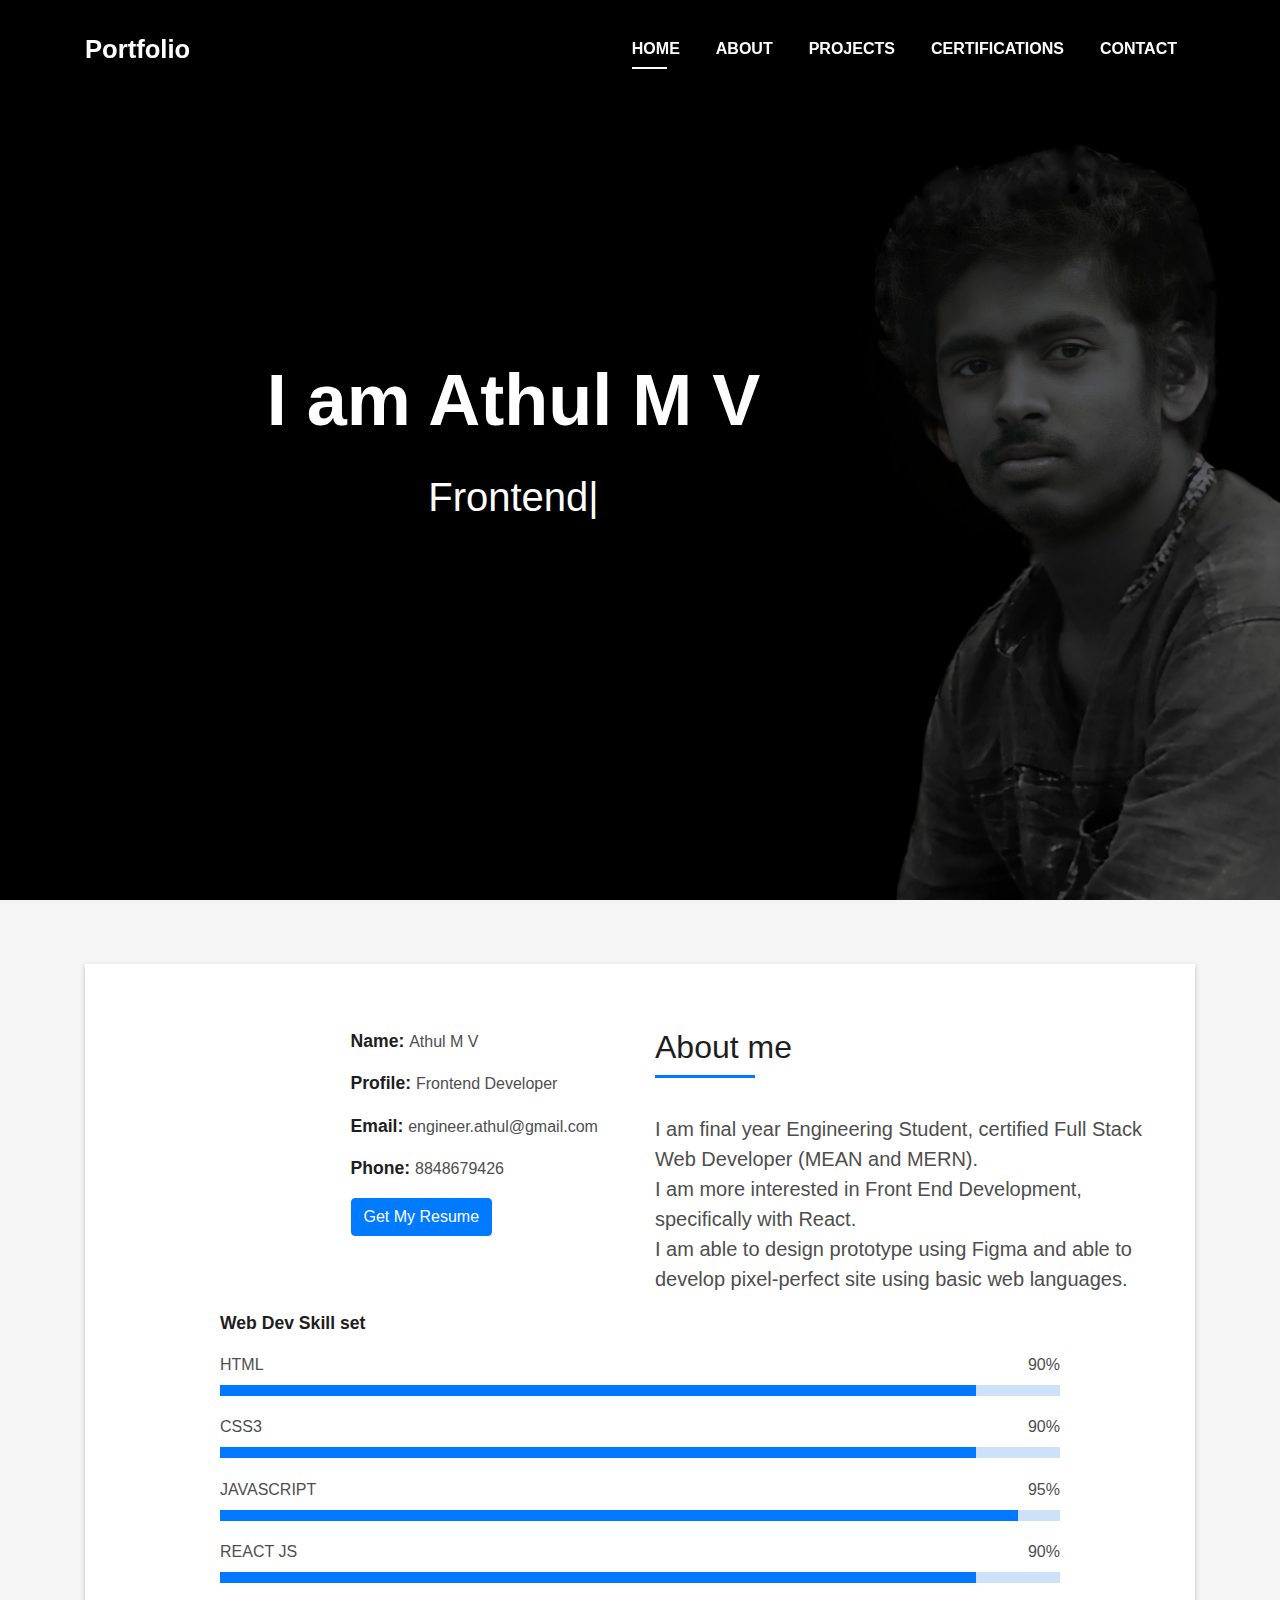
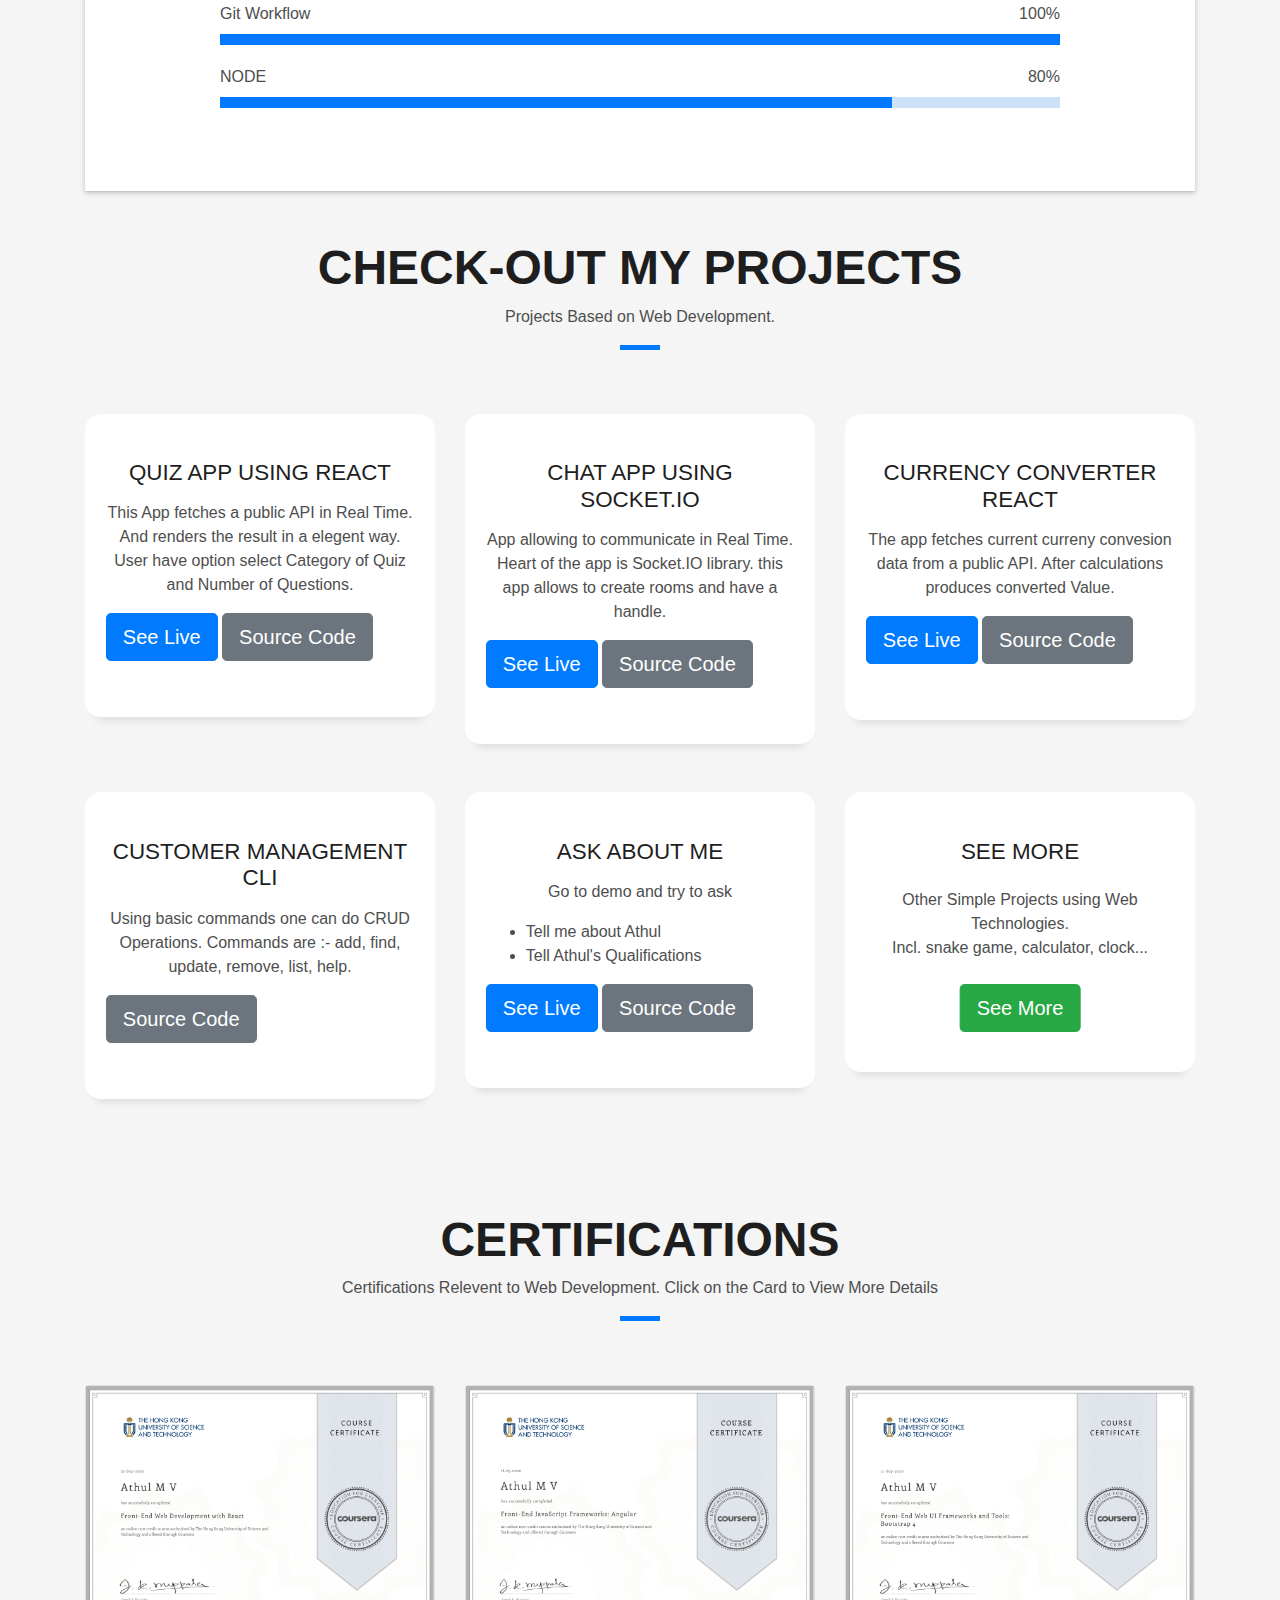
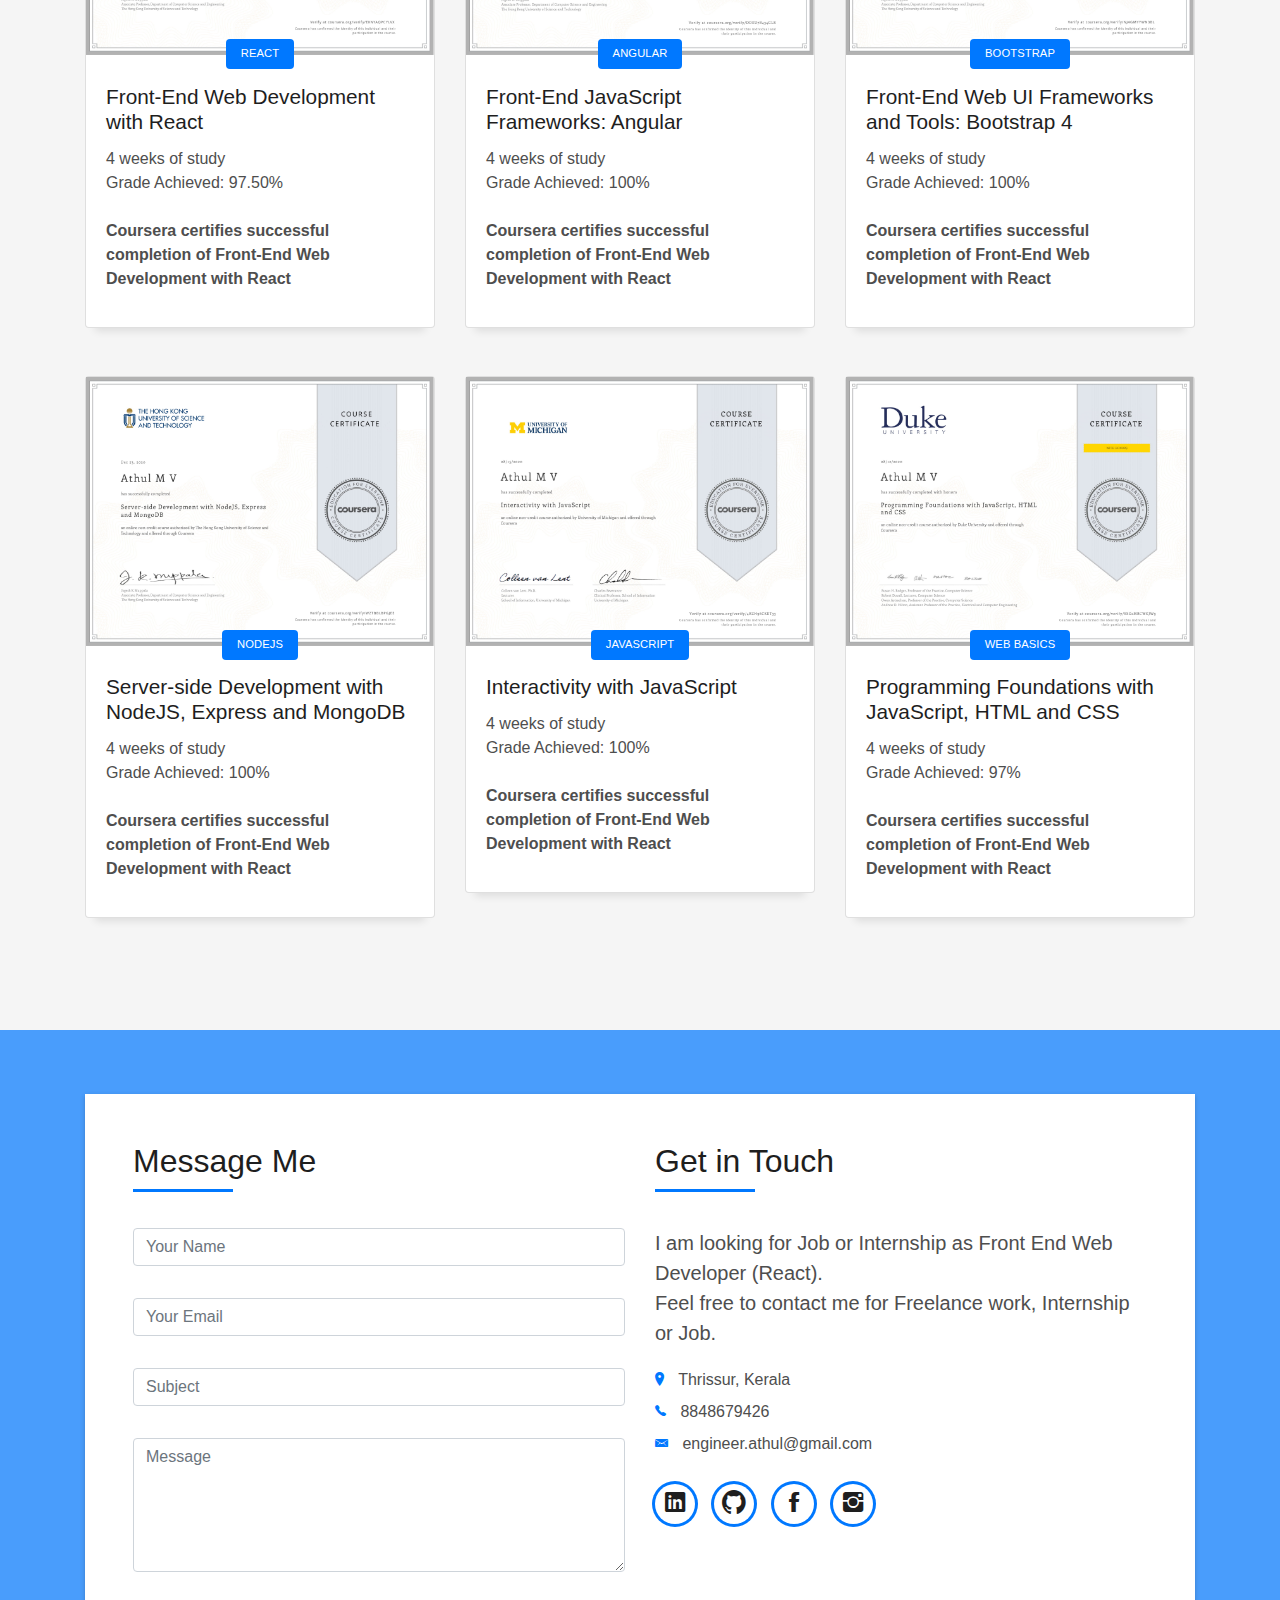
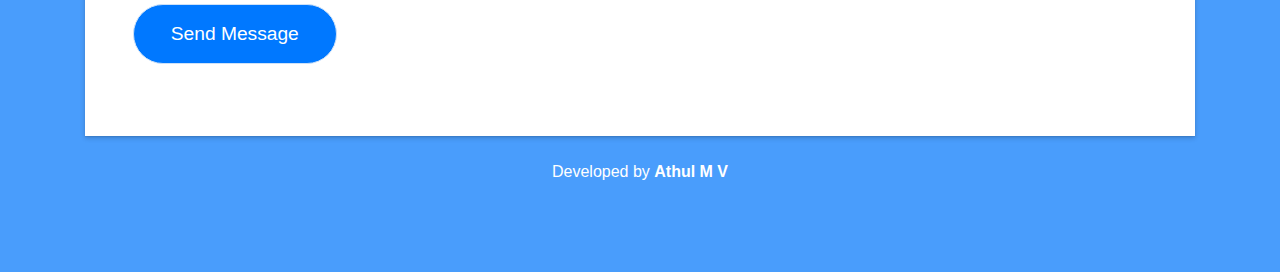
==== commit 95ed30b1: "engineer-athul to dev-athul" ====
--- a/index.html
+++ b/index.html
@@ -52,7 +52,7 @@
             <a class="nav-link js-scroll" href="#blog">Certifications</a>
           </li>
           <li class="nav-item">
-            <a class="nav-link js-scroll" href="#contact">Contact</a>
+            <a class="nav-link js-scroll pb-0" href="#contact">Contact</a>
           </li>
         </ul>
       </div>
@@ -66,9 +66,10 @@
     <div class="intro-content display-table">
       <div class="table-cell">
         <div class="container">
-          
+          <div id="intro-name-container">
           <h1 class="intro-title mb-4">I am Athul M V</h1>
           <p class="intro-subtitle"><span class="text-slider-items">Frontend Developer,UI/UX Developer,Web Designer</span><strong class="text-slider"></strong></p>
+        </div>
           
         </div>
       </div>
@@ -101,7 +102,7 @@
                       <p><span class="title-s">Profile: </span> <span>Frontend Developer</span></p>
                       <p><span class="title-s">Email: </span> <span>engineer.athul@gmail.com</span></p>
                       <p><span class="title-s">Phone: </span> <span>8848679426</span></p>
-                      <a  href="./Athul M V Front End Web Developer.pdf" download="Athul M V React Developer Resume">
+                      <a  href="./Athul M V DEC Resume.pdf" download="Athul M V Frontend Developer Resume">
                       <p><button type="button" class="btn btn-primary">Get My Resume</button></p>
                       </a>
                     </div>
@@ -216,11 +217,11 @@
   <!-- About End -->
 
   <!--/ Projects Start /-->
-  <section id="service" class="services-mf route">
+  <section id="service" class="services-mf route blue-background">
     <div class="container">
       <div class="row">
         <div class="col-sm-12">
-          <div class="title-box text-center">
+          <div id="project-title" class="title-box text-center">
             <h3 class="title-a">
               Check-out my Projects
             </h3>
@@ -244,7 +245,7 @@
             <div class="service-ico">
               <a href="https://jolly-ptolemy-01dda5.netlify.app/">
               <button type="button" class="btn btn-primary btn-lg">See Live</button></a>
-              <a href="https://github.com/engineer-athul/React-Quiz-App.git">
+              <a href="https://github.com/dev-athul/React-Quiz-App.git">
               <button type="button" class="btn btn-secondary btn-lg">Source Code</button>  </a>
             </div>
             
@@ -265,7 +266,7 @@
             <div class="service-ico">
               <a href="https://hungry-shockley-ff83b4.netlify.app/">
               <button type="button" class="btn btn-primary btn-lg">See Live</button></a>
-              <a href="https://github.com/engineer-athul/React-Chat-App-Complete-Source-Code"> <button type="button" class="btn btn-secondary btn-lg">Source Code</button></a>  
+              <a href="https://github.com/dev-athul/React-Chat-App-Complete-Source-Code"> <button type="button" class="btn btn-secondary btn-lg">Source Code</button></a>  
             </div>
           </div>
         </div>
@@ -281,7 +282,7 @@
             <div class="service-ico">
               <a href="https://heuristic-noyce-280ad5.netlify.app/">
                 <button type="button" class="btn btn-primary btn-lg">See Live</button>  </a>
-              <a href="https://github.com/engineer-athul/Currency-Converter-React">
+              <a href="https://github.com/dev-athul/Currency-Converter-React">
               <button type="button" class="btn btn-secondary btn-lg">Source Code</button></a>
              
             </div>
@@ -298,7 +299,7 @@
               </p>
             </div>
             <div class="service-ico">
-              <a href="https://github.com/engineer-athul/Customer-Management-CLI.git">
+              <a href="https://github.com/dev-athul/Customer-Management-CLI.git">
               <button type="button" class="btn btn-secondary btn-lg">Source Code</button></a>  
             </div>
           </div>
@@ -317,9 +318,9 @@
               </p>
             </div>
             <div class="service-ico">
-              <a href="https://engineer-athul.github.io/say-about-me/">
+              <a href="https://dev-athul.github.io/say-about-me/">
               <button type="button" class="btn btn-primary btn-lg">See Live</button></a>
-              <a href="https://github.com/engineer-athul/say-about-me.git">
+              <a href="https://github.com/dev-athul/say-about-me.git">
               <button type="button" class="btn btn-secondary btn-lg">Source Code</button>  </a>
             </div>
           </div>
@@ -366,8 +367,8 @@
           <div class="card-body">
             <h5 class="card-title">Classic Snake Game</h5>
             <p class="card-text">It is supports only in device with keyboard </p>
-            <a href=" https://engineer-athul.github.io/SnakeGame/" class="btn btn-primary">See Live</a>
-            <a href="https://github.com/engineer-athul/SnakeGame" class="btn btn-secondary">Source Code</a>
+            <a href=" https://dev-athul.github.io/SnakeGame/" class="btn btn-primary">See Live</a>
+            <a href="https://github.com/dev-athul/SnakeGame" class="btn btn-secondary">Source Code</a>
           </div>
         </div>
 
@@ -375,8 +376,8 @@
           <div class="card-body">
             <h5 class="card-title">Sample Website for Business</h5>
             <p class="card-text">Website for Business Consultants</p>
-            <a href="https://engineer-athul.github.io/whiteline-consultants/" class="btn btn-primary">See Live</a>
-            <a href="https://github.com/engineer-athul/whiteline-consultants" class="btn btn-secondary">Source Code</a>
+            <a href="https://dev-athul.github.io/whiteline-consultants/" class="btn btn-primary">See Live</a>
+            <a href="https://github.com/dev-athul/whiteline-consultants" class="btn btn-secondary">Source Code</a>
           </div>
         </div>
 
@@ -384,8 +385,8 @@
           <div class="card-body">
             <h5 class="card-title">Christmas Wishing</h5>
             <p class="card-text">New way to say Happy Christmas. Scroll and see Santa.</p>
-            <a href="https://engineer-athul.github.io/christmas-2020/" class="btn btn-primary">See Live</a>
-            <a href="https://github.com/engineer-athul/christmas-2020" class="btn btn-secondary">Source Code</a>
+            <a href="https://dev-athul.github.io/christmas-2020/" class="btn btn-primary">See Live</a>
+            <a href="https://github.com/dev-athul/christmas-2020" class="btn btn-secondary">Source Code</a>
           </div>
         </div>
 
@@ -393,8 +394,8 @@
           <div class="card-body">
             <h5 class="card-title">Clock</h5>
             <p class="card-text">Beautifully looking clock, saying Real Time</p>
-            <a href=" https://engineer-athul.github.io/Clock/" class="btn btn-primary">See Live</a>
-            <a href="https://github.com/engineer-athul/Clock" class="btn btn-secondary">Source Code</a>
+            <a href=" https://dev-athul.github.io/Clock/" class="btn btn-primary">See Live</a>
+            <a href="https://github.com/dev-athul/Clock" class="btn btn-secondary">Source Code</a>
           </div>
         </div>
 
@@ -402,8 +403,8 @@
           <div class="card-body">
             <h5 class="card-title">Interactive Smiley</h5>
             <p class="card-text">Move cursor / touch, and see the magic works</p>
-            <a href="https://engineer-athul.github.io/mouse-cursor-watching-smiley/" class="btn btn-primary">See Live</a>
-            <a href="https://github.com/engineer-athul/mouse-cursor-watching-smiley" class="btn btn-secondary">Source Code</a>
+            <a href="https://dev-athul.github.io/mouse-cursor-watching-smiley/" class="btn btn-primary">See Live</a>
+            <a href="https://github.com/dev-athul/mouse-cursor-watching-smiley" class="btn btn-secondary">Source Code</a>
           </div>
         </div>
 
@@ -411,8 +412,8 @@
           <div class="card-body">
             <h5 class="card-title">Calculator</h5>
             <p class="card-text">Basic Arithmetic Operations can be done</p>
-            <a href="https://engineer-athul.github.io/Calculator/" class="btn btn-primary">See Live</a>
-            <a href="https://github.com/engineer-athul/Calculator" class="btn btn-secondary">Source Code</a>
+            <a href="https://dev-athul.github.io/Calculator/" class="btn btn-primary">See Live</a>
+            <a href="https://github.com/dev-athul/Calculator" class="btn btn-secondary">Source Code</a>
           </div>
         </div>
         
@@ -438,9 +439,10 @@
               Certifications
             </h3>
             <p class="subtitle-a">
+              Certifications Relevent to Web Development. 
               Click on the Card to View More Details
             </p>
-            <div class="line-mf"></div>
+            <div id="certification-line" class="line-mf"></div>
           </div>
         </div>
       </div>
@@ -618,8 +620,8 @@
       <div class="row">
         <div class="col-sm-12">
           <div class="contact-mf p-0 m-0">
-            <div id="contact" class="box-shadow-full">
-              <div class="row">
+            <div id="contact" class="box-shadow-full m-0">
+              <div class="row mb-4">
                 <div class="col-md-6">
                   <div class="title-box-2">
                     <h5 class="title-left">
@@ -682,7 +684,7 @@
                   <div class="socials">
                     <ul>
                       <li><a href="https://www.linkedin.com/in/engineer-athul/"><span class="ico-circle"><i class="ion-social-linkedin"></i></span></a></li>
-                      <li><a href="https://github.com/engineer-athul"><span class="ico-circle"><i class="ion-social-github"></i></span></a></li>
+                      <li><a href="https://github.com/dev-athul"><span class="ico-circle"><i class="ion-social-github"></i></span></a></li>
                       <li><a href="https://www.facebook.com/engineer.athul"><span class="ico-circle"><i class="ion-social-facebook"></i></span></a></li>
                       <li><a href="https://www.instagram.com/engineer_athul/"><span class="ico-circle"><i class="ion-social-instagram"></i></span></a></li>
                       
@@ -696,15 +698,15 @@
         </div>
       </div>
     </div>
-    <footer>
+    <footer pb-0>
       <div class="container">
         <div class="row">
           <div class="col-sm-12">
             <div class="copyright-box">
               
-              <div class="credits">
+              <div class="credits m-4">
                 
-                Designed by <a href="https://bootstrapmade.com/"><b>Athul M V</b></a>
+                Developed by <b>Athul M V</b>
               </div>
             </div>
           </div>
--- a/css/style.css
+++ b/css/style.css
@@ -131,6 +131,8 @@
 .sect-mt4 {
   margin-top: 4rem;
 }
+
+
 
 /*--/ Title s /--*/
 
@@ -1257,8 +1259,35 @@
   }
 }
 
+/* lastly changed  */
+
 @media (max-width: 768px) {
   .back-to-top {
     bottom: 15px;
   }
+}
+
+@media (max-width: 780px) {
+  #certificate-description{
+    display: none;
+  }
+}
+
+#project-see-more-btn{
+  position: relative;
+  left: 50%;
+  transform: translateX(-50%);
+}
+
+#home .container{
+  margin-left: 0;
+  padding-right: 10%;
+}
+
+
+@media (max-width: 680px) {
+  #home .container{
+    position: absolute;
+    bottom: 10% !important; 
+  }
 }